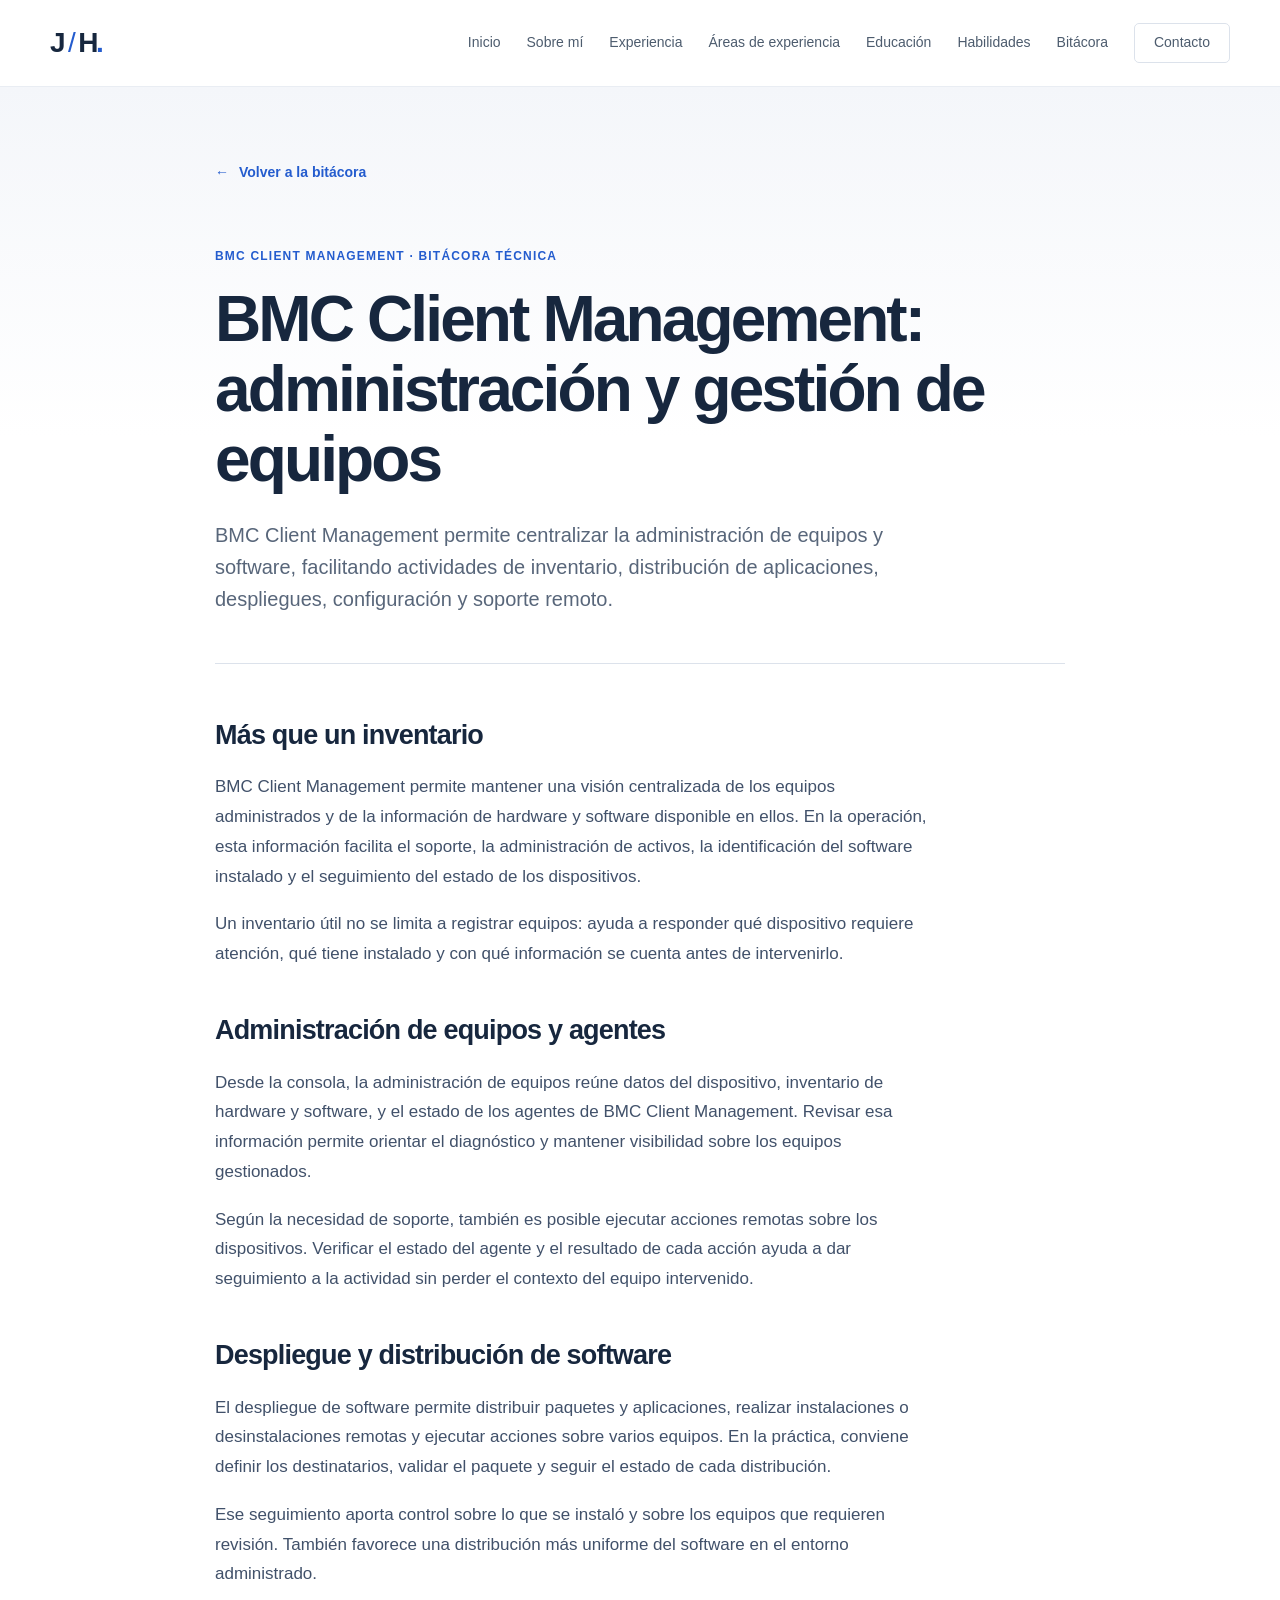
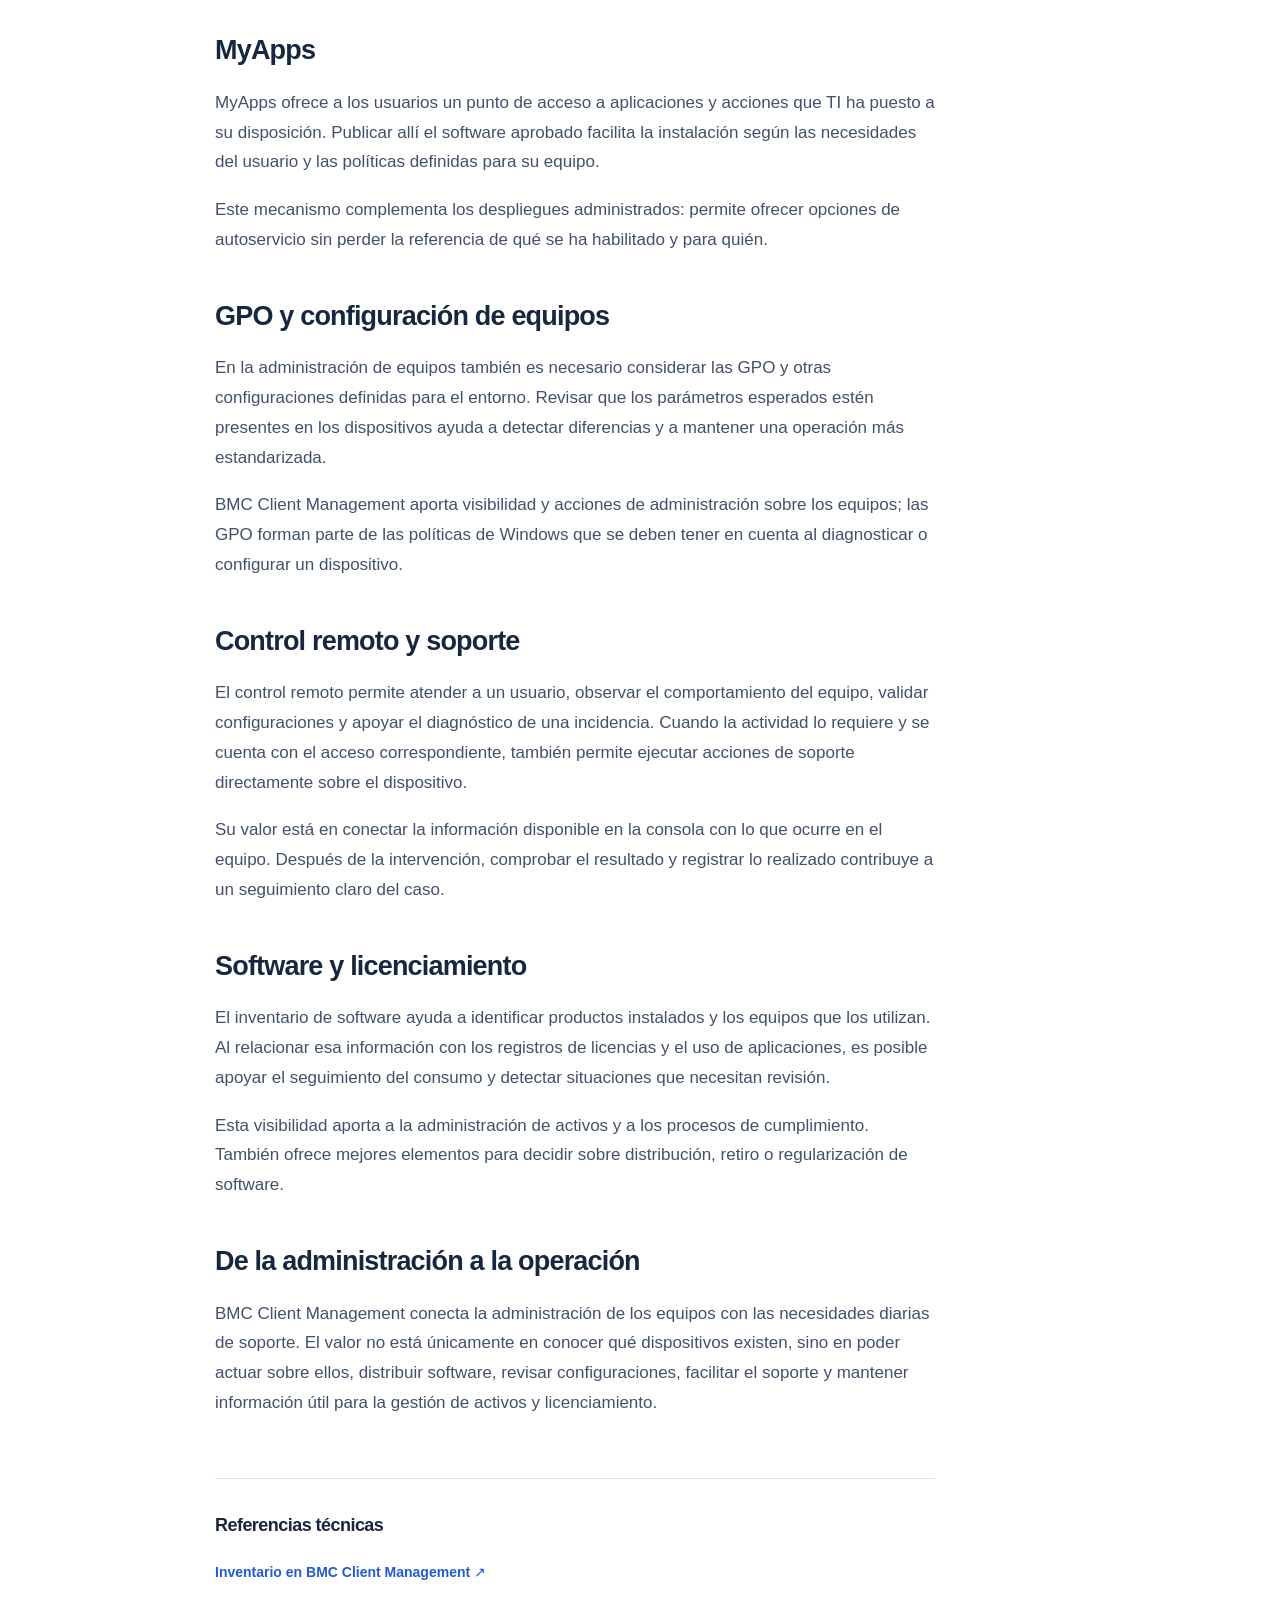
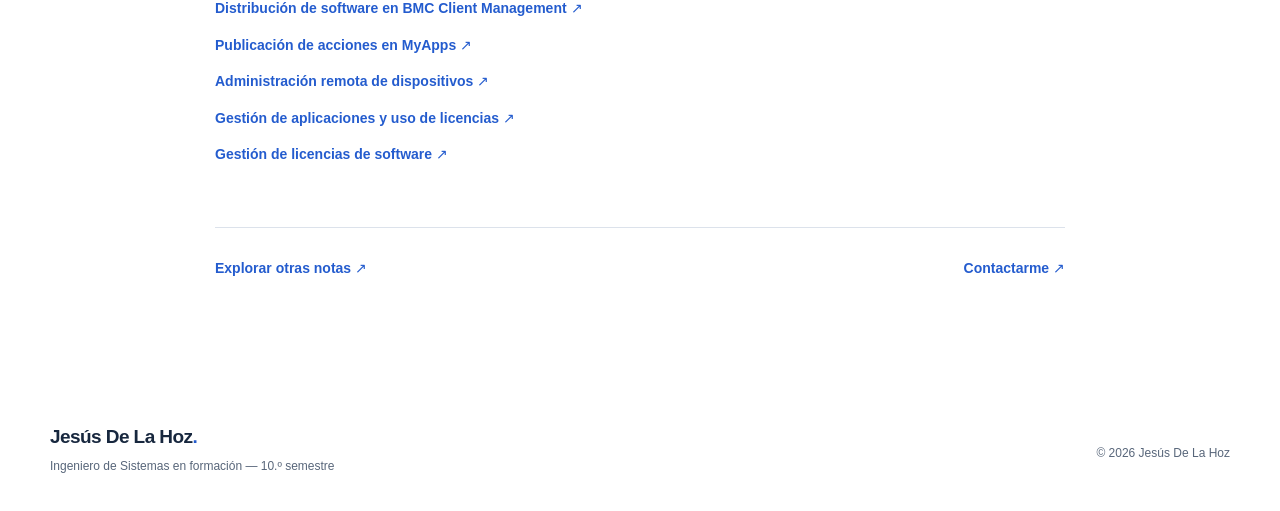
==== bitacora/bmc-client-management.html @ 2d5a6c2f "Add BMC Client Management technical note" ====
<!doctype html><html lang="es"><head><meta charset="UTF-8"><meta name="viewport" content="width=device-width, initial-scale=1"><title>BMC Client Management: administración y gestión de equipos | Jesús De La Hoz</title><meta name="description" content="Administración de equipos, agentes y software mediante inventario, despliegues, MyApps, GPO, control remoto y gestión de licenciamiento."><meta name="theme-color" content="#101f35"><link rel="canonical" href="https://jesusdelahoz.com/bitacora/bmc-client-management.html"><meta property="og:type" content="article"><meta property="og:locale" content="es_CO"><meta property="og:url" content="https://jesusdelahoz.com/bitacora/bmc-client-management.html"><meta property="og:title" content="BMC Client Management: administración y gestión de equipos | Jesús De La Hoz"><meta property="og:description" content="Administración de equipos, agentes y software mediante inventario, despliegues, MyApps, GPO, control remoto y gestión de licenciamiento."><meta property="og:image" content="https://jesusdelahoz.com/assets/jesus-de-la-hoz-og.png"><meta property="og:image:width" content="1200"><meta property="og:image:height" content="630"><meta property="og:image:alt" content="Jesús De La Hoz, Ingeniero de Sistemas en formación — 10.º semestre"><meta name="twitter:card" content="summary_large_image"><meta name="twitter:title" content="BMC Client Management: administración y gestión de equipos | Jesús De La Hoz"><meta name="twitter:description" content="Administración de equipos, agentes y software mediante inventario, despliegues, MyApps, GPO, control remoto y gestión de licenciamiento."><meta name="twitter:image" content="https://jesusdelahoz.com/assets/jesus-de-la-hoz-og.png"><link rel="icon" type="image/svg+xml" href="/favicon.svg"><link rel="preload" href="/fonts/InterVariable.woff2" as="font" type="font/woff2" crossorigin><link rel="stylesheet" href="/styles.css?v=862250a0e9fd"><script src="/main.js" defer></script></head><body><a class="skip-link" href="#contenido">Saltar al contenido</a><header class="site-header"><nav class="container nav" aria-label="Navegación principal"><a class="brand" href="/#inicio" aria-label="Jesús De La Hoz, inicio">J<span class="brand-slash">/</span>H<span class="brand-dot">.</span></a><button class="menu-toggle" aria-controls="nav-links" aria-expanded="false" aria-label="Abrir menú"><span></span><span></span></button><div class="nav-links" id="nav-links"><a href="/#inicio">Inicio</a><a href="/#sobre-mi">Sobre mí</a><a href="/#experiencia">Experiencia</a><a href="/#areas">Áreas de experiencia</a><a href="/#educacion">Educación</a><a href="/#habilidades">Habilidades</a><a href="/#bitacora">Bitácora</a><a href="/#contacto">Contacto</a></div></nav></header><main id="contenido"><article class="article-page"><div class="container article-shell"><a class="article-back" href="/#bitacora"><span aria-hidden="true">←</span> Volver a la bitácora</a><header class="article-heading"><p class="eyebrow">BMC CLIENT MANAGEMENT · BITÁCORA TÉCNICA</p><h1>BMC Client Management: administración y gestión de equipos</h1><p class="article-excerpt">BMC Client Management permite centralizar la administración de equipos y software, facilitando actividades de inventario, distribución de aplicaciones, despliegues, configuración y soporte remoto.</p></header><div class="article-body"><section><h2>Más que un inventario</h2><p>BMC Client Management permite mantener una visión centralizada de los equipos administrados y de la información de hardware y software disponible en ellos. En la operación, esta información facilita el soporte, la administración de activos, la identificación del software instalado y el seguimiento del estado de los dispositivos.</p><p>Un inventario útil no se limita a registrar equipos: ayuda a responder qué dispositivo requiere atención, qué tiene instalado y con qué información se cuenta antes de intervenirlo.</p></section><section><h2>Administración de equipos y agentes</h2><p>Desde la consola, la administración de equipos reúne datos del dispositivo, inventario de hardware y software, y el estado de los agentes de BMC Client Management. Revisar esa información permite orientar el diagnóstico y mantener visibilidad sobre los equipos gestionados.</p><p>Según la necesidad de soporte, también es posible ejecutar acciones remotas sobre los dispositivos. Verificar el estado del agente y el resultado de cada acción ayuda a dar seguimiento a la actividad sin perder el contexto del equipo intervenido.</p></section><section><h2>Despliegue y distribución de software</h2><p>El despliegue de software permite distribuir paquetes y aplicaciones, realizar instalaciones o desinstalaciones remotas y ejecutar acciones sobre varios equipos. En la práctica, conviene definir los destinatarios, validar el paquete y seguir el estado de cada distribución.</p><p>Ese seguimiento aporta control sobre lo que se instaló y sobre los equipos que requieren revisión. También favorece una distribución más uniforme del software en el entorno administrado.</p></section><section><h2>MyApps</h2><p>MyApps ofrece a los usuarios un punto de acceso a aplicaciones y acciones que TI ha puesto a su disposición. Publicar allí el software aprobado facilita la instalación según las necesidades del usuario y las políticas definidas para su equipo.</p><p>Este mecanismo complementa los despliegues administrados: permite ofrecer opciones de autoservicio sin perder la referencia de qué se ha habilitado y para quién.</p></section><section><h2>GPO y configuración de equipos</h2><p>En la administración de equipos también es necesario considerar las GPO y otras configuraciones definidas para el entorno. Revisar que los parámetros esperados estén presentes en los dispositivos ayuda a detectar diferencias y a mantener una operación más estandarizada.</p><p>BMC Client Management aporta visibilidad y acciones de administración sobre los equipos; las GPO forman parte de las políticas de Windows que se deben tener en cuenta al diagnosticar o configurar un dispositivo.</p></section><section><h2>Control remoto y soporte</h2><p>El control remoto permite atender a un usuario, observar el comportamiento del equipo, validar configuraciones y apoyar el diagnóstico de una incidencia. Cuando la actividad lo requiere y se cuenta con el acceso correspondiente, también permite ejecutar acciones de soporte directamente sobre el dispositivo.</p><p>Su valor está en conectar la información disponible en la consola con lo que ocurre en el equipo. Después de la intervención, comprobar el resultado y registrar lo realizado contribuye a un seguimiento claro del caso.</p></section><section><h2>Software y licenciamiento</h2><p>El inventario de software ayuda a identificar productos instalados y los equipos que los utilizan. Al relacionar esa información con los registros de licencias y el uso de aplicaciones, es posible apoyar el seguimiento del consumo y detectar situaciones que necesitan revisión.</p><p>Esta visibilidad aporta a la administración de activos y a los procesos de cumplimiento. También ofrece mejores elementos para decidir sobre distribución, retiro o regularización de software.</p></section><section><h2>De la administración a la operación</h2><p>BMC Client Management conecta la administración de los equipos con las necesidades diarias de soporte. El valor no está únicamente en conocer qué dispositivos existen, sino en poder actuar sobre ellos, distribuir software, revisar configuraciones, facilitar el soporte y mantener información útil para la gestión de activos y licenciamiento.</p></section><aside class="article-references" aria-labelledby="referencias"><h2 id="referencias">Referencias técnicas</h2><ul><li><a href="https://docs.helixops.ai/bin/Automation-DevSecOps/Client-Management/BMC-Client-Management/bcm261/Getting-started/Supported-features/Inventory-management/" target="_blank" rel="noopener noreferrer">Inventario en BMC Client Management <span aria-hidden="true">↗</span></a></li><li><a href="https://docs.helixops.ai/bin/Automation-DevSecOps/Client-Management/BMC-Client-Management/bcm261/Using/Distributing-software/" target="_blank" rel="noopener noreferrer">Distribución de software en BMC Client Management <span aria-hidden="true">↗</span></a></li><li><a href="https://docs.helixops.ai/bin/Automation-DevSecOps/Client-Management/BMC-Client-Management/bcm261/Using/Applying-operational-rules/Advertising-an-Operational-Rule/" target="_blank" rel="noopener noreferrer">Publicación de acciones en MyApps <span aria-hidden="true">↗</span></a></li><li><a href="https://docs.helixops.ai/bin/Automation-DevSecOps/Client-Management/BMC-Client-Management/bcm261/Using/Managing-devices-remotely/" target="_blank" rel="noopener noreferrer">Administración remota de dispositivos <span aria-hidden="true">↗</span></a></li><li><a href="https://docs.helixops.ai/bin/Automation-DevSecOps/Client-Management/BMC-Client-Management/bcm261/Using/Managing-applications/" target="_blank" rel="noopener noreferrer">Gestión de aplicaciones y uso de licencias <span aria-hidden="true">↗</span></a></li><li><a href="https://docs.helixops.ai/bin/Automation-DevSecOps/Client-Management/BMC-Client-Management/bcm261/Using/Managing-applications/Managing-software-licenses/" target="_blank" rel="noopener noreferrer">Gestión de licencias de software <span aria-hidden="true">↗</span></a></li></ul></aside></div><div class="article-end"><a href="/#bitacora">Explorar otras notas <span aria-hidden="true">↗</span></a><a href="/#contacto">Contactarme <span aria-hidden="true">↗</span></a></div></div></article></main><footer class="container footer"><div><a class="footer-name" href="/#inicio">Jesús De La Hoz<span>.</span></a><p>Ingeniero de Sistemas en formación — 10.º semestre</p></div><p>© <span id="year">2026</span> Jesús De La Hoz</p></footer></body></html>
---- styles.css ----
:root{--navy:#101f35;--ink:#17273e;--muted:#58667a;--blue:#245cce;--pale:#f4f6fa;--line:#dce2eb;--white:#fff;--accent:#8eb2ff;color:var(--ink)}*{box-sizing:border-box}html{scroll-behavior:smooth;scroll-padding-top:100px}body{margin:0;font-size:16px;line-height:1.65}a{color:inherit;text-decoration:none}button{font:inherit}a,button{-webkit-tap-highlight-color:transparent}a:focus-visible,button:focus-visible{outline:3px solid #6492f1;outline-offset:5px}svg{width:24px;height:24px;flex-shrink:0}h1,h2,h3,p{margin:0}h1,h2,h3{line-height:1.16;letter-spacing:-.04em}h2{font-size:clamp(2rem,3.4vw,3.1rem);font-weight:600}h3{font-weight:600}.container{width:min(1180px,calc(100% - 96px));margin-inline:auto}.section{padding-block:110px}.soft{background:var(--pale)}.eyebrow{font-size:12px;font-weight:600;letter-spacing:.14em;color:var(--blue);line-height:1.7;margin-bottom:24px}.eyebrow>span{color:#657791;margin-right:16px}.section-heading{margin-bottom:48px}.section-intro{color:var(--muted);max-width:590px;margin-top:20px}.skip-link{position:fixed;top:-100px;left:20px;z-index:99;background:white;padding:12px 20px}.skip-link:focus{top:12px}.site-header{position:sticky;top:0;z-index:30;background:rgba(255,255,255,.96);backdrop-filter:blur(14px);border-bottom:1px solid #e9edf3}.nav{height:86px;display:flex;align-items:center;justify-content:space-between;gap:32px}.brand{font-size:28px;font-weight:700;letter-spacing:-.09em}.brand-slash{color:var(--blue);padding:0 5px;font-weight:400}.brand-dot{color:var(--blue)}.nav-links{display:flex;gap:26px;align-items:center}.nav-links a{font-size:14px;color:#4d5c6e;padding:9px 0;transition:color .2s}.nav-links a:hover,.nav-links a[aria-current]{color:var(--blue)}.nav-links a:last-child{border:1px solid var(--line);padding:9px 19px;border-radius:5px}.menu-toggle{display:none}.hero{background:var(--navy);color:white;position:relative;overflow:hidden}.hero:before{content:'';position:absolute;inset:0;background:radial-gradient(ellipse at 80% 45%,#22406970,transparent 50%);pointer-events:none}.hero-grid{display:grid;grid-template-columns:1.13fr 1fr;gap:25px;align-items:center;position:relative;padding-top:85px;padding-bottom:78px}.light{color:#a6bbdc}.hero h1{font-size:clamp(4.2rem,6.9vw,6.6rem);letter-spacing:-.065em;font-weight:600;line-height:1.01;margin-bottom:29px}.period{color:var(--accent)}.hero-degree{font-size:20px;font-weight:500;line-height:1.6;max-width:460px}.hero-degree span{color:var(--accent);white-space:nowrap}.hero-role{font-size:16px;margin-top:25px}.hero-role span{color:#b2c1d6;font-size:14px}.hero-description{color:#b2c1d6;max-width:445px;margin-top:22px;font-size:16px}.hero-buttons{display:flex;flex-wrap:wrap;gap:12px;align-items:center;margin-top:32px}.button{min-height:48px;display:inline-flex;justify-content:center;align-items:center;gap:10px;padding:12px 21px;font-size:14px;font-weight:600;border:1px solid transparent;border-radius:5px;transition:background .2s,transform .2s,border-color .2s}.button svg{width:17px;height:17px}.button:hover{transform:translateY(-2px)}.button-primary{background:var(--blue);color:white;border-color:var(--blue)}.button-primary:hover{background:#194caf}.button-outline{border-color:#516078;color:white}.button-outline:hover{background:#ffffff0c;border-color:#a3b1c5}.text-link{font-size:14px;margin-left:8px;border-bottom:1px solid #6d7c92;padding:8px 0}.hero-visual{height:475px;position:relative;display:flex;align-items:center;justify-content:center}.portrait-wrap{width:260px;height:260px;border-radius:50%;overflow:hidden;border:7px solid #172b47;outline:1px solid #5f789d;box-shadow:0 25px 60px #06101f77;position:relative;z-index:2;background:#bac4cb}.portrait-wrap img{width:100%;height:100%;object-fit:cover;object-position:50% 20%;display:block}.orbit{position:absolute;border:1px solid #7395c12a;border-radius:50%;aspect-ratio:1}.orbit-outer{width:440px}.orbit-inner{width:340px}.orbit-line{position:absolute;background:#7395c119}.horizontal{height:1px;width:480px;transform:rotate(-35deg)}.vertical{height:460px;width:1px;transform:rotate(-35deg)}.node{position:absolute;display:flex;align-items:center;gap:12px;background:#192e49;border:1px solid #39506e;padding:13px 18px;border-radius:8px;z-index:3;box-shadow:0 15px 35px #06101f33}.node svg{color:#8eb2ff}.node span{font-size:14px;font-weight:600;line-height:1.5}.node small{display:block;font-size:12px;color:#aebed3;font-weight:400}.node-bmc{top:30px;left:35px}.node-monitor{right:-5px;top:210px}.node-cmdb{bottom:55px;left:30px}.visual-caption{position:absolute;bottom:-6px;font-size:10px;letter-spacing:.13em;color:#9eb1cc;display:flex;align-items:center;gap:12px}.caption-line{height:1px;width:25px;background:#6685ae}.hero-bottom{position:relative;border-top:1px solid #ffffff1c;display:flex;justify-content:space-between;padding-block:22px;color:#98abc6;font-size:11px;letter-spacing:.1em}.hero-bottom span:last-child{letter-spacing:0;font-size:13px}.hero-bottom span span{padding-left:16px;font-size:19px}.about-grid{display:grid;grid-template-columns:1fr 1.15fr;gap:90px}.about-copy p{color:var(--muted);margin-bottom:22px}.about-copy .lead{color:var(--ink)}.lead strong{font-weight:600}.about-note{display:flex;gap:16px;align-items:center;border-top:1px solid var(--line);padding-top:27px;margin-top:30px;font-size:15px}.about-note svg{color:var(--blue)}.timeline{margin-top:60px}.job{display:grid;grid-template-columns:240px 1fr;gap:55px}.job-meta{font-size:14px;padding-top:4px;color:var(--muted)}.current-label{display:inline-block;font-size:11px;font-weight:600;letter-spacing:.08em;color:var(--blue);background:#e8effe;border:1px solid #d4e0fb;padding:5px 10px;border-radius:4px;margin-top:14px}.job-content{position:relative;border-left:1px solid #ccd6e6;padding:0 0 56px 45px}.job-content:before{content:'';position:absolute;left:-6px;top:8px;width:11px;height:11px;border-radius:50%;background:#9cacc3;box-shadow:0 0 0 6px var(--pale)}.job:first-child .job-content:before{background:var(--blue);box-shadow:0 0 0 6px #e0e9fa}.job:last-child .job-content{padding-bottom:0}.company{color:var(--blue);font-weight:600;font-size:14px;margin-bottom:9px}.job h3{font-size:28px;letter-spacing:-.03em}.job ul{padding-left:18px;margin:24px 0;color:var(--muted)}.job li{padding-left:5px;margin-bottom:10px}.job li::marker{color:#7e99bd;font-size:10px}.chips{display:flex;flex-wrap:wrap;gap:9px}.chips span{border:1px solid #dce3ee;background:white;border-radius:5px;padding:6px 12px;font-size:12px;color:#4c607a}.evolution{background:#14253e;color:white}.evolution .eyebrow{color:var(--accent)}.evolution .section-intro{color:#b0c0d5}.evolution-grid{list-style:none;margin:60px 0 0;padding:0;display:grid;grid-template-columns:repeat(4,1fr);gap:35px}.evolution-grid li{position:relative;border-top:1px solid #49607e;padding-top:30px}.step-number{position:absolute;top:-16px;left:0;background:#14253e;padding-right:18px;font-size:15px;color:#9bb9ee}.step-year{font-size:13px;color:#93b1e9;letter-spacing:.08em;margin:4px 0 18px}.evolution h3{font-size:21px;line-height:1.4;letter-spacing:-.02em;max-width:210px;min-height:60px}.evolution li>p:last-child{color:#a6b9d2;font-size:14px;margin-top:12px}.evolution-grid li:not(:last-child):after{content:'→';position:absolute;right:0;top:-19px;color:#9bb9ee;background:#14253e;padding-left:12px}.areas-grid{display:grid;grid-template-columns:repeat(4,1fr);gap:18px}.area-card{padding:28px 24px;border:1px solid var(--line);border-radius:7px;transition:transform .2s,border-color .2s,box-shadow .2s}.area-card:hover{transform:translateY(-4px);border-color:#a5bde7;box-shadow:0 12px 30px #17273e09}.area-top{display:flex;flex-direction:column;gap:24px;color:var(--blue);margin-bottom:16px}.area-top svg{width:27px;height:27px}.area-top span{font-size:10px;letter-spacing:.075em;font-weight:600}.area-card h3{font-size:19px;letter-spacing:-.02em;line-height:1.4;margin-bottom:15px}.area-card p{font-size:14px;line-height:1.75;color:var(--muted)}.education-grid{display:grid;grid-template-columns:1.2fr 1fr;gap:24px}.education-card{background:white;border:1px solid var(--line);border-radius:8px;padding:35px}.education-card.featured{border-top:3px solid var(--blue)}.education-top{display:flex;justify-content:space-between;gap:20px;align-items:center;margin-bottom:40px;color:var(--blue)}.education-top .current-label,.education-top .eyebrow{margin:0}.education-top .eyebrow{font-size:10px}.education-card h3{font-size:27px;line-height:1.3;margin-bottom:17px}.education-card p{color:var(--muted);font-size:15px}.education-bottom{margin-top:32px;padding-top:18px;border-top:1px solid var(--line);font-size:12px;color:var(--blue)}.skills-grid{display:grid;grid-template-columns:1fr 1.2fr;gap:70px}.skills-grid .chips{gap:12px}.skills-grid .chips span{font-size:15px;padding:10px 17px;background:var(--pale)}.language{border-top:1px solid var(--line);margin-top:36px;padding-top:24px;display:flex;align-items:center;justify-content:space-between}.language>span{font-size:11px;letter-spacing:.12em;color:var(--muted)}.language p{font-size:15px;font-weight:600}.language p span{color:var(--muted);font-weight:400}.contact{background:var(--navy);color:white;padding-block:84px}.contact-grid{display:grid;grid-template-columns:1.2fr 1fr;align-items:center;gap:80px}.contact .eyebrow{color:var(--accent)}.contact .section-heading{margin-bottom:28px}.contact h2{font-size:60px}.contact .section-intro{color:#b2c1d6;max-width:420px}.contact-buttons{display:flex;gap:12px;flex-wrap:wrap}.contact-details{padding-left:36px;border-left:1px solid #3b4c65}.contact-details>div+div{margin-top:30px}.contact-details span{display:block;font-size:11px;color:#9caec7;letter-spacing:.1em;margin-bottom:10px}.contact-details a{font-size:20px;letter-spacing:-.02em;overflow-wrap:anywhere}.contact-details a:hover{text-decoration:underline}.footer{padding-block:36px;display:flex;align-items:center;justify-content:space-between;gap:30px}.footer-name{font-weight:600;font-size:19px;letter-spacing:-.03em}.footer-name span{color:var(--blue)}.footer p{color:var(--muted);font-size:12px;margin-top:5px}.will-reveal{opacity:0;transform:translateY(16px);transition:opacity .6s ease,transform .6s ease}.will-reveal.visible{opacity:1;transform:none}
.notes-grid{display:grid;grid-template-columns:repeat(2,minmax(0,1fr));gap:18px}.note-card{display:flex;flex-direction:column;min-width:0;min-height:310px;padding:30px;border:1px solid var(--line);border-radius:8px;background:var(--white);transition:transform .2s,border-color .2s,box-shadow .2s}.note-card:hover{transform:translateY(-4px);border-color:#a5bde7;box-shadow:0 12px 30px #17273e09}.note-card-top{display:flex;align-items:center;gap:14px;color:var(--blue);margin-bottom:26px}.note-card-top svg{width:25px;height:25px}.note-card-top span{font-size:10px;font-weight:600;letter-spacing:.08em}.note-card h3{font-size:23px;line-height:1.3;margin-bottom:15px}.note-card h3 a:hover{color:var(--blue)}.note-card>p{font-size:14px;line-height:1.75;color:var(--muted)}.note-read{display:inline-flex;align-items:center;gap:12px;margin-top:auto;padding-top:25px;color:var(--blue);font-size:13px;font-weight:600}.note-read span{font-size:19px;font-weight:400}.note-read:hover{text-decoration:underline}.article-page{background:linear-gradient(180deg,var(--pale),#fff 350px);padding:72px 0 110px}.article-shell{max-width:850px}.article-back{display:inline-flex;align-items:center;gap:10px;color:var(--blue);font-size:14px;font-weight:600}.article-back:hover,.article-end a:hover,.article-references a:hover{text-decoration:underline}.article-heading{margin:62px 0 55px;padding-bottom:48px;border-bottom:1px solid var(--line)}.article-heading .eyebrow{margin-bottom:20px}.article-heading h1{font-size:clamp(2.8rem,5vw,4.5rem);max-width:790px}.article-excerpt{font-size:21px;color:var(--muted);line-height:1.6;max-width:700px;margin-top:24px}.article-body{max-width:720px}.article-body section+section{margin-top:45px}.article-body h2{font-size:27px;margin-bottom:20px}.article-body p{font-size:17px;color:#41516a;line-height:1.82;margin-top:18px}.article-references{border-top:1px solid var(--line);margin-top:60px;padding-top:35px}.article-references h2{font-size:18px}.article-references ul{list-style:none;padding:0;margin:22px 0 0}.article-references li+li{margin-top:10px}.article-references a{color:var(--blue);font-size:14px;overflow-wrap:anywhere}.article-end{display:flex;gap:30px;flex-wrap:wrap;justify-content:space-between;border-top:1px solid var(--line);padding-top:30px;margin-top:60px;color:var(--blue);font-size:14px;font-weight:600}
@media(min-width:1450px){.hero-grid{padding-top:105px;padding-bottom:100px}}
@media(max-width:1150px){.container{width:calc(100% - 64px)}.nav-links{gap:18px}.hero-visual{transform:scale(.86);transform-origin:center}.hero-grid{grid-template-columns:1.1fr 1fr;gap:0}.hero h1{font-size:78px}.areas-grid{grid-template-columns:repeat(2,1fr)}.about-grid{gap:50px}.job{grid-template-columns:205px 1fr;gap:25px}.hero-buttons{gap:10px}.hero-buttons .text-link{margin-left:0}.contact-grid{gap:35px}}
@media(max-width:1050px){.nav{height:74px}.menu-toggle{display:flex;flex-direction:column;justify-content:center;gap:6px;width:44px;height:44px;background:transparent;border:1px solid var(--line);border-radius:5px;align-items:center}.menu-toggle span{width:19px;height:1.5px;background:var(--ink);transition:transform .2s}.menu-toggle[aria-expanded=true] span:first-child{transform:translateY(3.75px) rotate(45deg)}.menu-toggle[aria-expanded=true] span:last-child{transform:translateY(-3.75px) rotate(-45deg)}.nav-links{display:none;position:absolute;top:74px;left:0;right:0;background:white;border-bottom:1px solid var(--line);padding:18px 32px;box-shadow:0 20px 30px #101f3510}.nav-links.is-open{display:flex;flex-direction:column;align-items:stretch;gap:1px;max-height:calc(100dvh - 74px);overflow:auto}.nav-links a{padding:12px}.nav-links a:last-child{margin-top:7px}.hero-grid{grid-template-columns:1fr 1fr}.hero h1{font-size:70px}.hero-visual{transform:scale(.72)}.hero-degree{font-size:18px}.hero-description{font-size:15px}.section{padding-block:85px}.evolution-grid{gap:23px}.evolution h3{font-size:18px}.education-card{padding:27px}.education-top{flex-wrap:wrap;gap:12px}.education-card h3{font-size:24px}}
@media(max-width:760px){.container{width:calc(100% - 40px)}.hero-grid{grid-template-columns:1fr;padding-top:54px;padding-bottom:25px}.hero h1{font-size:clamp(64px,13vw,88px)}.hero-copy{max-width:540px}.hero .eyebrow{font-size:10px}.hero-description{font-size:16px}.hero-degree{font-size:19px}.hero-visual{height:380px;transform:scale(.8);width:100%;max-width:440px;justify-self:center;margin-block:20px -5px}.orbit-outer{width:420px}.node-bmc{top:-3px;left:0}.node-monitor{right:-10px;top:162px}.node-cmdb{bottom:0;left:0}.visual-caption{bottom:-34px;white-space:nowrap}.hero-bottom{margin-top:24px;padding-block:20px}.hero-bottom>span:first-child{font-size:9px;max-width:185px;line-height:1.8}.hero-bottom>span:last-child{font-size:11px;align-self:center}.hero-bottom span span{padding-left:6px}.section{padding-block:68px}.section-heading{margin-bottom:34px}.about-grid,.skills-grid,.education-grid,.contact-grid{grid-template-columns:1fr;gap:16px}.about-grid .section-heading,.skills-grid .section-heading{margin-bottom:12px}.eyebrow{margin-bottom:18px}.job{grid-template-columns:1fr;gap:18px}.job-meta{padding-left:29px;display:flex;align-items:center;gap:12px;flex-wrap:wrap}.job-meta .current-label{margin:0}.job-content{padding-left:28px;padding-bottom:42px;margin-left:5px}.job h3{font-size:24px}.timeline{margin-top:35px}.job ul{font-size:15px}.job:last-child{margin-top:8px}.evolution-grid{grid-template-columns:1fr 1fr;gap:48px 24px}.evolution h3{min-height:52px;font-size:18px}.evolution-grid li:nth-child(2):after{content:'↓'}.areas-grid{gap:14px}.area-card{padding:23px 18px}.area-top span{font-size:9px;letter-spacing:.03em}.area-card h3{font-size:18px}.education-grid{gap:20px}.education-top{margin-bottom:26px}.education-card h3{font-size:25px}.skills-grid{gap:24px}.skills-grid .chips span{font-size:14px;padding:9px 13px}.contact{padding-block:65px}.contact h2{font-size:50px}.contact-grid{gap:44px}.contact-details{padding:28px 0 0;border-left:0;border-top:1px solid #3b4c65}.contact-details a{font-size:19px}.footer{align-items:start;flex-direction:column;gap:18px}.footer p{font-size:12px}}
@media(max-width:380px){.hero-buttons .button{padding-inline:15px}.hero-visual{transform:scale(.7);margin-block:-2px -25px}.areas-grid{grid-template-columns:1fr}.area-top{flex-direction:row;align-items:center;gap:15px}.evolution-grid{grid-template-columns:1fr;gap:40px}.evolution h3{min-height:0;max-width:none}.evolution-grid li:not(:last-child):after{content:'↓'}.hero h1{font-size:62px}}
@media(prefers-reduced-motion:reduce){html{scroll-behavior:auto}*,*:before,*:after{transition:none!important;animation:none!important}.will-reveal{opacity:1;transform:none}}
@media print{.site-header,.hero-visual,.hero-buttons,.contact-buttons{display:none}.hero,.evolution,.contact{background:white;color:var(--ink)}.section{padding-block:25px}.will-reveal{opacity:1;transform:none}.container{width:100%}.hero-grid{display:block;padding:20px 0}.hero h1{font-size:45px}.hero p,.contact p{color:var(--muted)}.job,.area-card,.education-card{break-inside:avoid}}
@media(max-width:760px){.notes-grid{grid-template-columns:1fr}.note-card{min-height:0}.article-page{padding:45px 0 75px}.article-heading{margin:42px 0 38px;padding-bottom:35px}.article-heading h1{font-size:clamp(2.5rem,10vw,3.5rem)}.article-excerpt{font-size:18px}.article-body h2{font-size:23px}.article-body p{font-size:16px}.article-end{gap:20px}}
@media print{.notes-grid{grid-template-columns:repeat(2,1fr)}.note-card{min-height:0;break-inside:avoid}.article-page{padding:20px 0;background:white}.article-heading{margin:20px 0}.article-body p{font-size:12px}}

/* One locally hosted family and one set of type roles for every page. */
@font-face {
  font-family: "Inter Portfolio";
  src: url("/fonts/InterVariable.woff2") format("woff2");
  font-style: normal;
  font-weight: 100 900;
  font-display: swap;
}

:root {
  --font-family: "Inter Portfolio", -apple-system, BlinkMacSystemFont, "Segoe UI", sans-serif;
  --weight-body: 400;
  --weight-medium: 500;
  --weight-strong: 600;
  --size-body: 1rem;
  --size-copy: 1.0625rem;
  --size-lead: 1.25rem;
  --size-about-lead: 1.0625rem;
  --size-small: .875rem;
  --size-label: .75rem;
  --size-card-label: .6875rem;
  --size-article-h1: clamp(2.8rem, 5vw, 4.5rem);
  --size-article-h2: 1.6875rem;
  --size-card-h3: 1.4375rem;
  --leading-body: 1.65;
  --leading-copy: 1.75;
  --leading-lead: 1.6;
  --leading-about-lead: 1.6;
  --leading-heading: 1.16;
  --tracking-heading: -.035em;
  --tracking-label: .1em;
  font-family: var(--font-family);
  font-synthesis: none;
}

body {
  font-family: var(--font-family);
  font-size: var(--size-body);
  font-weight: var(--weight-body);
  line-height: var(--leading-body);
}

h1, h2, h3 {
  font-family: var(--font-family);
  font-weight: var(--weight-strong);
  line-height: var(--leading-heading);
  letter-spacing: var(--tracking-heading);
}

.nav-links a {
  font-size: var(--size-small);
  font-weight: var(--weight-medium);
  line-height: 1.4;
}

.eyebrow,
.article-heading .eyebrow {
  font-size: var(--size-label);
  font-weight: var(--weight-strong);
  line-height: 1.5;
  letter-spacing: var(--tracking-label);
}

.section-intro {
  font-size: var(--size-body);
  line-height: var(--leading-body);
}

.about-copy .lead {
  font-size: var(--size-about-lead);
  font-weight: var(--weight-body);
  line-height: var(--leading-about-lead);
  letter-spacing: 0;
}

.about-copy .lead strong {
  font-weight: var(--weight-medium);
}

.button,
.text-link {
  font-size: var(--size-small);
  font-weight: var(--weight-strong);
  line-height: 1.35;
}

.note-card-top span {
  font-size: var(--size-card-label);
  font-weight: var(--weight-strong);
  line-height: 1.5;
  letter-spacing: var(--tracking-label);
}

.note-card h3 {
  font-size: var(--size-card-h3);
  font-weight: var(--weight-strong);
  line-height: 1.3;
  letter-spacing: -.025em;
}

.note-card > p {
  font-size: var(--size-small);
  font-weight: var(--weight-body);
  line-height: var(--leading-copy);
}

.note-read,
.article-back,
.article-references a,
.article-end {
  font-size: var(--size-small);
  font-weight: var(--weight-strong);
  line-height: 1.5;
}

.article-heading h1 {
  font-size: var(--size-article-h1);
  font-weight: var(--weight-strong);
  line-height: 1.09;
  letter-spacing: -.045em;
}

.article-excerpt {
  font-size: var(--size-lead);
  font-weight: var(--weight-body);
  line-height: var(--leading-lead);
  letter-spacing: 0;
}

.article-body h2 {
  font-size: var(--size-article-h2);
  font-weight: var(--weight-strong);
  line-height: 1.25;
  letter-spacing: -.03em;
}

.article-body p {
  font-size: var(--size-copy);
  font-weight: var(--weight-body);
  line-height: var(--leading-copy);
  letter-spacing: 0;
}

.article-references h2 {
  font-size: 1.125rem;
  font-weight: var(--weight-strong);
  line-height: 1.3;
}

.footer-name {
  font-weight: var(--weight-strong);
  line-height: 1.3;
}

.footer p {
  font-size: var(--size-label);
  font-weight: var(--weight-body);
  line-height: 1.55;
}

@media (max-width: 760px) {
  :root {
    --size-article-h1: clamp(2.5rem, 10vw, 3.5rem);
    --size-article-h2: 1.4375rem;
    --size-copy: 1rem;
    --size-lead: 1.125rem;
    --size-about-lead: 1rem;
  }
}

@media (max-width: 380px) {
  .about-copy .lead {
    text-wrap: pretty;
  }
}
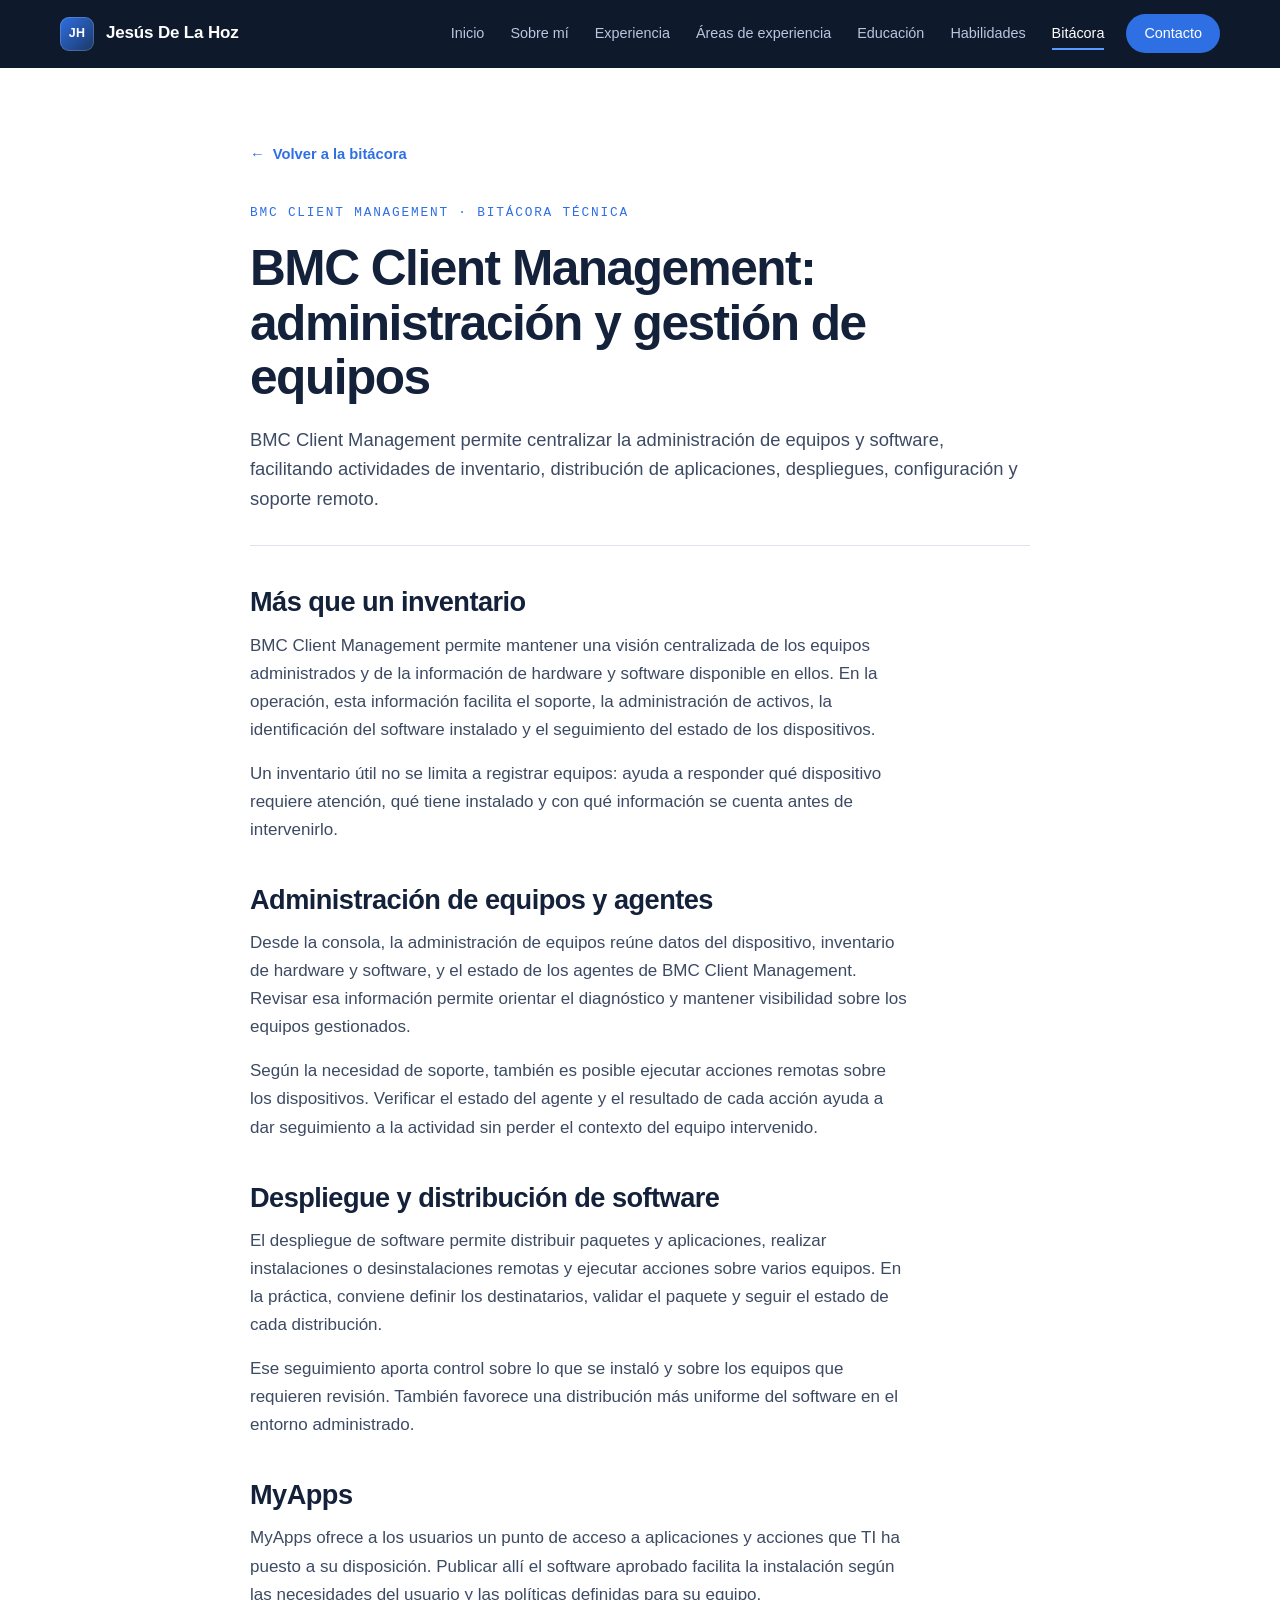
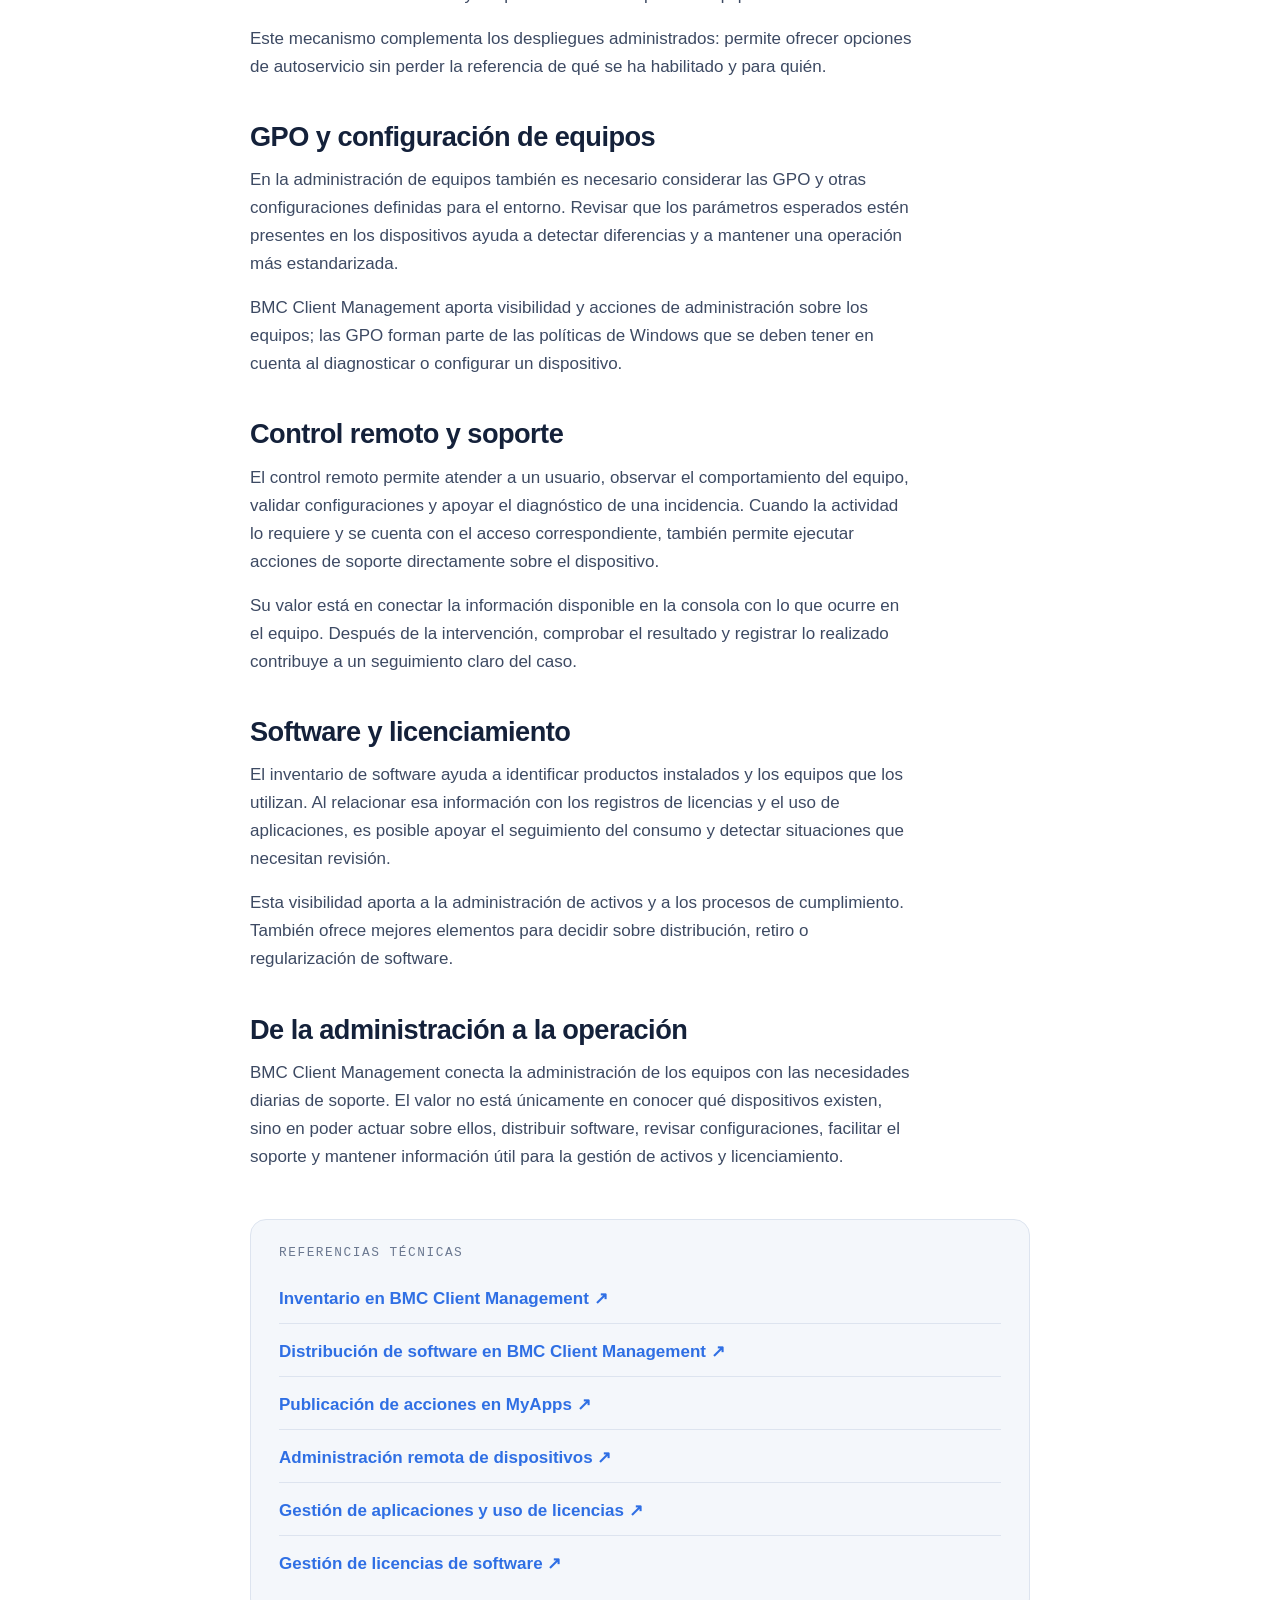
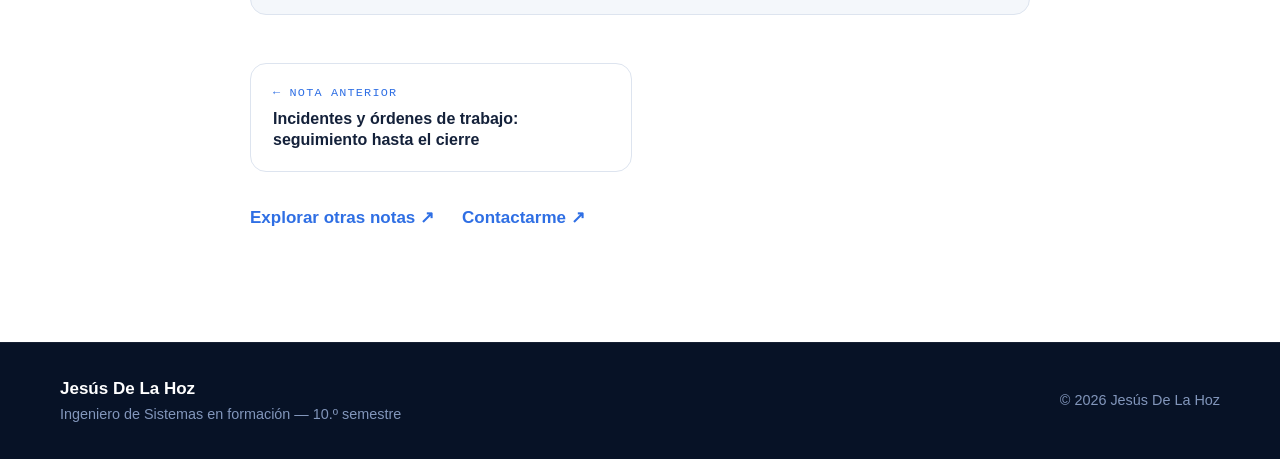
==== commit 7319d392: "Nuevo portafolio profesional: rediseño, contacto, bitácora técnica y SEO Reemplaza la versión anteri" ====
--- a/bitacora/bmc-client-management.html
+++ b/bitacora/bmc-client-management.html
@@ -1 +1,113 @@
-<!doctype html><html lang="es"><head><meta charset="UTF-8"><meta name="viewport" content="width=device-width, initial-scale=1"><title>BMC Client Management: administración y gestión de equipos | Jesús De La Hoz</title><meta name="description" content="Administración de equipos, agentes y software mediante inventario, despliegues, MyApps, GPO, control remoto y gestión de licenciamiento."><meta name="theme-color" content="#101f35"><link rel="canonical" href="https://jesusdelahoz.com/bitacora/bmc-client-management.html"><meta property="og:type" content="article"><meta property="og:locale" content="es_CO"><meta property="og:url" content="https://jesusdelahoz.com/bitacora/bmc-client-management.html"><meta property="og:title" content="BMC Client Management: administración y gestión de equipos | Jesús De La Hoz"><meta property="og:description" content="Administración de equipos, agentes y software mediante inventario, despliegues, MyApps, GPO, control remoto y gestión de licenciamiento."><meta property="og:image" content="https://jesusdelahoz.com/assets/jesus-de-la-hoz-og.png"><meta property="og:image:width" content="1200"><meta property="og:image:height" content="630"><meta property="og:image:alt" content="Jesús De La Hoz, Ingeniero de Sistemas en formación — 10.º semestre"><meta name="twitter:card" content="summary_large_image"><meta name="twitter:title" content="BMC Client Management: administración y gestión de equipos | Jesús De La Hoz"><meta name="twitter:description" content="Administración de equipos, agentes y software mediante inventario, despliegues, MyApps, GPO, control remoto y gestión de licenciamiento."><meta name="twitter:image" content="https://jesusdelahoz.com/assets/jesus-de-la-hoz-og.png"><link rel="icon" type="image/svg+xml" href="/favicon.svg"><link rel="preload" href="/fonts/InterVariable.woff2" as="font" type="font/woff2" crossorigin><link rel="stylesheet" href="/styles.css?v=862250a0e9fd"><script src="/main.js" defer></script></head><body><a class="skip-link" href="#contenido">Saltar al contenido</a><header class="site-header"><nav class="container nav" aria-label="Navegación principal"><a class="brand" href="/#inicio" aria-label="Jesús De La Hoz, inicio">J<span class="brand-slash">/</span>H<span class="brand-dot">.</span></a><button class="menu-toggle" aria-controls="nav-links" aria-expanded="false" aria-label="Abrir menú"><span></span><span></span></button><div class="nav-links" id="nav-links"><a href="/#inicio">Inicio</a><a href="/#sobre-mi">Sobre mí</a><a href="/#experiencia">Experiencia</a><a href="/#areas">Áreas de experiencia</a><a href="/#educacion">Educación</a><a href="/#habilidades">Habilidades</a><a href="/#bitacora">Bitácora</a><a href="/#contacto">Contacto</a></div></nav></header><main id="contenido"><article class="article-page"><div class="container article-shell"><a class="article-back" href="/#bitacora"><span aria-hidden="true">←</span> Volver a la bitácora</a><header class="article-heading"><p class="eyebrow">BMC CLIENT MANAGEMENT · BITÁCORA TÉCNICA</p><h1>BMC Client Management: administración y gestión de equipos</h1><p class="article-excerpt">BMC Client Management permite centralizar la administración de equipos y software, facilitando actividades de inventario, distribución de aplicaciones, despliegues, configuración y soporte remoto.</p></header><div class="article-body"><section><h2>Más que un inventario</h2><p>BMC Client Management permite mantener una visión centralizada de los equipos administrados y de la información de hardware y software disponible en ellos. En la operación, esta información facilita el soporte, la administración de activos, la identificación del software instalado y el seguimiento del estado de los dispositivos.</p><p>Un inventario útil no se limita a registrar equipos: ayuda a responder qué dispositivo requiere atención, qué tiene instalado y con qué información se cuenta antes de intervenirlo.</p></section><section><h2>Administración de equipos y agentes</h2><p>Desde la consola, la administración de equipos reúne datos del dispositivo, inventario de hardware y software, y el estado de los agentes de BMC Client Management. Revisar esa información permite orientar el diagnóstico y mantener visibilidad sobre los equipos gestionados.</p><p>Según la necesidad de soporte, también es posible ejecutar acciones remotas sobre los dispositivos. Verificar el estado del agente y el resultado de cada acción ayuda a dar seguimiento a la actividad sin perder el contexto del equipo intervenido.</p></section><section><h2>Despliegue y distribución de software</h2><p>El despliegue de software permite distribuir paquetes y aplicaciones, realizar instalaciones o desinstalaciones remotas y ejecutar acciones sobre varios equipos. En la práctica, conviene definir los destinatarios, validar el paquete y seguir el estado de cada distribución.</p><p>Ese seguimiento aporta control sobre lo que se instaló y sobre los equipos que requieren revisión. También favorece una distribución más uniforme del software en el entorno administrado.</p></section><section><h2>MyApps</h2><p>MyApps ofrece a los usuarios un punto de acceso a aplicaciones y acciones que TI ha puesto a su disposición. Publicar allí el software aprobado facilita la instalación según las necesidades del usuario y las políticas definidas para su equipo.</p><p>Este mecanismo complementa los despliegues administrados: permite ofrecer opciones de autoservicio sin perder la referencia de qué se ha habilitado y para quién.</p></section><section><h2>GPO y configuración de equipos</h2><p>En la administración de equipos también es necesario considerar las GPO y otras configuraciones definidas para el entorno. Revisar que los parámetros esperados estén presentes en los dispositivos ayuda a detectar diferencias y a mantener una operación más estandarizada.</p><p>BMC Client Management aporta visibilidad y acciones de administración sobre los equipos; las GPO forman parte de las políticas de Windows que se deben tener en cuenta al diagnosticar o configurar un dispositivo.</p></section><section><h2>Control remoto y soporte</h2><p>El control remoto permite atender a un usuario, observar el comportamiento del equipo, validar configuraciones y apoyar el diagnóstico de una incidencia. Cuando la actividad lo requiere y se cuenta con el acceso correspondiente, también permite ejecutar acciones de soporte directamente sobre el dispositivo.</p><p>Su valor está en conectar la información disponible en la consola con lo que ocurre en el equipo. Después de la intervención, comprobar el resultado y registrar lo realizado contribuye a un seguimiento claro del caso.</p></section><section><h2>Software y licenciamiento</h2><p>El inventario de software ayuda a identificar productos instalados y los equipos que los utilizan. Al relacionar esa información con los registros de licencias y el uso de aplicaciones, es posible apoyar el seguimiento del consumo y detectar situaciones que necesitan revisión.</p><p>Esta visibilidad aporta a la administración de activos y a los procesos de cumplimiento. También ofrece mejores elementos para decidir sobre distribución, retiro o regularización de software.</p></section><section><h2>De la administración a la operación</h2><p>BMC Client Management conecta la administración de los equipos con las necesidades diarias de soporte. El valor no está únicamente en conocer qué dispositivos existen, sino en poder actuar sobre ellos, distribuir software, revisar configuraciones, facilitar el soporte y mantener información útil para la gestión de activos y licenciamiento.</p></section><aside class="article-references" aria-labelledby="referencias"><h2 id="referencias">Referencias técnicas</h2><ul><li><a href="https://docs.helixops.ai/bin/Automation-DevSecOps/Client-Management/BMC-Client-Management/bcm261/Getting-started/Supported-features/Inventory-management/" target="_blank" rel="noopener noreferrer">Inventario en BMC Client Management <span aria-hidden="true">↗</span></a></li><li><a href="https://docs.helixops.ai/bin/Automation-DevSecOps/Client-Management/BMC-Client-Management/bcm261/Using/Distributing-software/" target="_blank" rel="noopener noreferrer">Distribución de software en BMC Client Management <span aria-hidden="true">↗</span></a></li><li><a href="https://docs.helixops.ai/bin/Automation-DevSecOps/Client-Management/BMC-Client-Management/bcm261/Using/Applying-operational-rules/Advertising-an-Operational-Rule/" target="_blank" rel="noopener noreferrer">Publicación de acciones en MyApps <span aria-hidden="true">↗</span></a></li><li><a href="https://docs.helixops.ai/bin/Automation-DevSecOps/Client-Management/BMC-Client-Management/bcm261/Using/Managing-devices-remotely/" target="_blank" rel="noopener noreferrer">Administración remota de dispositivos <span aria-hidden="true">↗</span></a></li><li><a href="https://docs.helixops.ai/bin/Automation-DevSecOps/Client-Management/BMC-Client-Management/bcm261/Using/Managing-applications/" target="_blank" rel="noopener noreferrer">Gestión de aplicaciones y uso de licencias <span aria-hidden="true">↗</span></a></li><li><a href="https://docs.helixops.ai/bin/Automation-DevSecOps/Client-Management/BMC-Client-Management/bcm261/Using/Managing-applications/Managing-software-licenses/" target="_blank" rel="noopener noreferrer">Gestión de licencias de software <span aria-hidden="true">↗</span></a></li></ul></aside></div><div class="article-end"><a href="/#bitacora">Explorar otras notas <span aria-hidden="true">↗</span></a><a href="/#contacto">Contactarme <span aria-hidden="true">↗</span></a></div></div></article></main><footer class="container footer"><div><a class="footer-name" href="/#inicio">Jesús De La Hoz<span>.</span></a><p>Ingeniero de Sistemas en formación — 10.º semestre</p></div><p>© <span id="year">2026</span> Jesús De La Hoz</p></footer></body></html>+<!doctype html>
+<html lang="es">
+<head>
+  <meta charset="utf-8">
+  <meta name="viewport" content="width=device-width, initial-scale=1">
+  <title>BMC Client Management: administración y gestión de equipos | Jesús De La Hoz</title>
+  <meta name="description" content="Administración de equipos, agentes y software mediante inventario, despliegues, MyApps, GPO, control remoto y gestión de licenciamiento.">
+  <meta name="author" content="Jesús De La Hoz">
+  <meta name="theme-color" content="#0b1a33">
+  <link rel="canonical" href="https://jesusdelahoz.com/bitacora/bmc-client-management.html">
+  <link rel="icon" href="../assets/favicon.svg" type="image/svg+xml">
+  <meta property="og:type" content="article">
+  <meta property="og:locale" content="es_CO">
+  <meta property="og:url" content="https://jesusdelahoz.com/bitacora/bmc-client-management.html">
+  <meta property="og:title" content="BMC Client Management: administración y gestión de equipos | Jesús De La Hoz">
+  <meta property="og:description" content="Administración de equipos, agentes y software mediante inventario, despliegues, MyApps, GPO, control remoto y gestión de licenciamiento.">
+  <meta property="og:image" content="https://jesusdelahoz.com/assets/og-image.jpg">
+  <meta property="og:image:width" content="1200">
+  <meta property="og:image:height" content="630">
+  <meta property="og:image:alt" content="Jesús De La Hoz, Ingeniero de Sistemas en formación — 10.º semestre">
+  <meta name="twitter:card" content="summary_large_image">
+  <meta name="twitter:title" content="BMC Client Management: administración y gestión de equipos | Jesús De La Hoz">
+  <meta name="twitter:description" content="Administración de equipos, agentes y software mediante inventario, despliegues, MyApps, GPO, control remoto y gestión de licenciamiento.">
+  <meta name="twitter:image" content="https://jesusdelahoz.com/assets/og-image.jpg">
+  <link rel="stylesheet" href="../css/base.css">
+  <link rel="stylesheet" href="../css/layout.css">
+  <link rel="stylesheet" href="../css/sections.css">
+  <link rel="stylesheet" href="../css/article.css">
+</head>
+<body>
+  <a class="skip-link" href="#contenido">Saltar al contenido</a>
+
+  <header class="nav" id="nav">
+    <div class="container nav__inner">
+      <a class="nav__brand" href="../index.html#inicio" aria-label="Jesús De La Hoz, ir al inicio">
+        <span class="nav__mark" aria-hidden="true">JH</span>
+        <span class="nav__name">Jesús De La Hoz</span>
+      </a>
+      <button class="nav__toggle" id="navToggle" type="button" aria-expanded="false" aria-controls="navMenu" aria-label="Abrir menú de navegación">
+        <span class="nav__bars" aria-hidden="true"></span>
+      </button>
+      <nav class="nav__menu" id="navMenu" aria-label="Navegación principal">
+        <ul class="nav__list">
+          <li><a href="../index.html#inicio">Inicio</a></li>
+          <li><a href="../index.html#sobre-mi">Sobre mí</a></li>
+          <li><a href="../index.html#experiencia">Experiencia</a></li>
+          <li><a href="../index.html#areas">Áreas de experiencia</a></li>
+          <li><a href="../index.html#educacion">Educación</a></li>
+          <li><a href="../index.html#habilidades">Habilidades</a></li>
+          <li><a href="../index.html#bitacora" class="is-active" aria-current="page">Bitácora</a></li>
+          <li><a href="../index.html#contacto" class="nav__cta">Contacto</a></li>
+        </ul>
+      </nav>
+    </div>
+  </header>
+
+  <main id="contenido">
+    <article class="article">
+      <div class="container article__shell">
+        <a class="article__back" href="../index.html#bitacora"><span aria-hidden="true">←</span> Volver a la bitácora</a>
+        <header class="article__head">
+          <p class="eyebrow">BMC CLIENT MANAGEMENT · Bitácora técnica</p>
+          <h1>BMC Client Management: administración y gestión de equipos</h1>
+          <p class="article__excerpt">BMC Client Management permite centralizar la administración de equipos y software, facilitando actividades de inventario, distribución de aplicaciones, despliegues, configuración y soporte remoto.</p>
+        </header>
+        <div class="article__body">
+          <section><h2>Más que un inventario</h2><p>BMC Client Management permite mantener una visión centralizada de los equipos administrados y de la información de hardware y software disponible en ellos. En la operación, esta información facilita el soporte, la administración de activos, la identificación del software instalado y el seguimiento del estado de los dispositivos.</p><p>Un inventario útil no se limita a registrar equipos: ayuda a responder qué dispositivo requiere atención, qué tiene instalado y con qué información se cuenta antes de intervenirlo.</p>
+          </section>
+          <section><h2>Administración de equipos y agentes</h2><p>Desde la consola, la administración de equipos reúne datos del dispositivo, inventario de hardware y software, y el estado de los agentes de BMC Client Management. Revisar esa información permite orientar el diagnóstico y mantener visibilidad sobre los equipos gestionados.</p><p>Según la necesidad de soporte, también es posible ejecutar acciones remotas sobre los dispositivos. Verificar el estado del agente y el resultado de cada acción ayuda a dar seguimiento a la actividad sin perder el contexto del equipo intervenido.</p>
+          </section>
+          <section><h2>Despliegue y distribución de software</h2><p>El despliegue de software permite distribuir paquetes y aplicaciones, realizar instalaciones o desinstalaciones remotas y ejecutar acciones sobre varios equipos. En la práctica, conviene definir los destinatarios, validar el paquete y seguir el estado de cada distribución.</p><p>Ese seguimiento aporta control sobre lo que se instaló y sobre los equipos que requieren revisión. También favorece una distribución más uniforme del software en el entorno administrado.</p>
+          </section>
+          <section><h2>MyApps</h2><p>MyApps ofrece a los usuarios un punto de acceso a aplicaciones y acciones que TI ha puesto a su disposición. Publicar allí el software aprobado facilita la instalación según las necesidades del usuario y las políticas definidas para su equipo.</p><p>Este mecanismo complementa los despliegues administrados: permite ofrecer opciones de autoservicio sin perder la referencia de qué se ha habilitado y para quién.</p>
+          </section>
+          <section><h2>GPO y configuración de equipos</h2><p>En la administración de equipos también es necesario considerar las GPO y otras configuraciones definidas para el entorno. Revisar que los parámetros esperados estén presentes en los dispositivos ayuda a detectar diferencias y a mantener una operación más estandarizada.</p><p>BMC Client Management aporta visibilidad y acciones de administración sobre los equipos; las GPO forman parte de las políticas de Windows que se deben tener en cuenta al diagnosticar o configurar un dispositivo.</p>
+          </section>
+          <section><h2>Control remoto y soporte</h2><p>El control remoto permite atender a un usuario, observar el comportamiento del equipo, validar configuraciones y apoyar el diagnóstico de una incidencia. Cuando la actividad lo requiere y se cuenta con el acceso correspondiente, también permite ejecutar acciones de soporte directamente sobre el dispositivo.</p><p>Su valor está en conectar la información disponible en la consola con lo que ocurre en el equipo. Después de la intervención, comprobar el resultado y registrar lo realizado contribuye a un seguimiento claro del caso.</p>
+          </section>
+          <section><h2>Software y licenciamiento</h2><p>El inventario de software ayuda a identificar productos instalados y los equipos que los utilizan. Al relacionar esa información con los registros de licencias y el uso de aplicaciones, es posible apoyar el seguimiento del consumo y detectar situaciones que necesitan revisión.</p><p>Esta visibilidad aporta a la administración de activos y a los procesos de cumplimiento. También ofrece mejores elementos para decidir sobre distribución, retiro o regularización de software.</p>
+          </section>
+          <section><h2>De la administración a la operación</h2><p>BMC Client Management conecta la administración de los equipos con las necesidades diarias de soporte. El valor no está únicamente en conocer qué dispositivos existen, sino en poder actuar sobre ellos, distribuir software, revisar configuraciones, facilitar el soporte y mantener información útil para la gestión de activos y licenciamiento.</p>
+          </section>
+          <aside class="article-references" aria-labelledby="referencias"><h2 id="referencias">Referencias técnicas</h2><ul>
+              <li><a href="https://docs.helixops.ai/bin/Automation-DevSecOps/Client-Management/BMC-Client-Management/bcm261/Getting-started/Supported-features/Inventory-management/" target="_blank" rel="noopener noreferrer">Inventario en BMC Client Management <span aria-hidden="true">↗</span></a></li>
+              <li><a href="https://docs.helixops.ai/bin/Automation-DevSecOps/Client-Management/BMC-Client-Management/bcm261/Using/Distributing-software/" target="_blank" rel="noopener noreferrer">Distribución de software en BMC Client Management <span aria-hidden="true">↗</span></a></li>
+              <li><a href="https://docs.helixops.ai/bin/Automation-DevSecOps/Client-Management/BMC-Client-Management/bcm261/Using/Applying-operational-rules/Advertising-an-Operational-Rule/" target="_blank" rel="noopener noreferrer">Publicación de acciones en MyApps <span aria-hidden="true">↗</span></a></li>
+              <li><a href="https://docs.helixops.ai/bin/Automation-DevSecOps/Client-Management/BMC-Client-Management/bcm261/Using/Managing-devices-remotely/" target="_blank" rel="noopener noreferrer">Administración remota de dispositivos <span aria-hidden="true">↗</span></a></li>
+              <li><a href="https://docs.helixops.ai/bin/Automation-DevSecOps/Client-Management/BMC-Client-Management/bcm261/Using/Managing-applications/" target="_blank" rel="noopener noreferrer">Gestión de aplicaciones y uso de licencias <span aria-hidden="true">↗</span></a></li>
+              <li><a href="https://docs.helixops.ai/bin/Automation-DevSecOps/Client-Management/BMC-Client-Management/bcm261/Using/Managing-applications/Managing-software-licenses/" target="_blank" rel="noopener noreferrer">Gestión de licencias de software <span aria-hidden="true">↗</span></a></li></ul>
+          </aside>
+        </div>
+        <nav class="article__pn" aria-label="Navegación entre notas"><a class="pn pn--prev" href="incidentes-hasta-el-cierre.html" rel="prev"><span>← Nota anterior</span><strong>Incidentes y órdenes de trabajo: seguimiento hasta el cierre</strong></a></nav>
+        <div class="article__end">
+          <a href="../index.html#bitacora">Explorar otras notas <span aria-hidden="true">↗</span></a>
+          <a href="../index.html#contacto">Contactarme <span aria-hidden="true">↗</span></a>
+        </div>
+      </div>
+    </article>
+  </main>
+
+  <footer class="footer">
+    <div class="container footer__inner">
+      <div>
+        <p class="footer__name">Jesús De La Hoz</p>
+        <p class="footer__role">Ingeniero de Sistemas en formación — 10.º semestre</p>
+      </div>
+      <p class="footer__copy">© <span id="year">2026</span> Jesús De La Hoz</p>
+    </div>
+  </footer>
+
+  <script src="../js/main.js" defer></script>
+</body>
+</html>
--- a/css/base.css
+++ b/css/base.css
@@ -0,0 +1,144 @@
+/* Tokens, reset y elementos base */
+:root {
+  --navy-950: #071226;
+  --navy-900: #0b1a33;
+  --navy-800: #11264a;
+  --navy-700: #1b3866;
+  --blue-500: #2f6fe4;
+  --blue-400: #5b9bff;
+  --blue-100: #e3edff;
+  --ink: #14213a;
+  --text: #3d4a63;
+  --muted: #6b7890;
+  --line: #dde4ef;
+  --bg: #ffffff;
+  --bg-tint: #f4f7fb;
+
+  --font-sans: "Inter", ui-sans-serif, -apple-system, BlinkMacSystemFont, "Segoe UI", Roboto, "Helvetica Neue", Arial, sans-serif;
+  --font-mono: ui-monospace, "SF Mono", Menlo, Consolas, monospace;
+
+  --radius: 16px;
+  --radius-sm: 10px;
+  --shadow-sm: 0 1px 2px rgba(11, 26, 51, .05), 0 4px 14px rgba(11, 26, 51, .05);
+  --shadow-md: 0 2px 4px rgba(11, 26, 51, .04), 0 14px 36px rgba(11, 26, 51, .09);
+  --ease: cubic-bezier(.22, .61, .36, 1);
+  --nav-h: 68px;
+  --container: 1160px;
+}
+
+*, *::before, *::after { box-sizing: border-box; }
+
+html {
+  scroll-behavior: smooth;
+  scroll-padding-top: calc(var(--nav-h) + 12px);
+  -webkit-text-size-adjust: 100%;
+  overflow-x: clip;
+}
+
+body {
+  margin: 0;
+  font-family: var(--font-sans);
+  font-size: 1.0625rem;
+  line-height: 1.65;
+  color: var(--text);
+  background: var(--bg);
+  -webkit-font-smoothing: antialiased;
+  text-rendering: optimizeLegibility;
+}
+
+h1, h2, h3, p, ul, ol { margin: 0; }
+ul, ol { padding: 0; list-style: none; }
+img { display: block; max-width: 100%; height: auto; }
+a { color: inherit; text-decoration: none; }
+button { font: inherit; color: inherit; }
+
+h1, h2, h3 { color: var(--ink); line-height: 1.15; letter-spacing: -.02em; }
+
+:focus-visible {
+  outline: 3px solid var(--blue-400);
+  outline-offset: 3px;
+  border-radius: 6px;
+}
+
+.skip-link {
+  position: fixed;
+  top: -60px;
+  left: 16px;
+  z-index: 200;
+  padding: 10px 16px;
+  background: var(--blue-500);
+  color: #fff;
+  border-radius: 8px;
+  transition: top .2s var(--ease);
+}
+.skip-link:focus { top: 12px; }
+
+.container {
+  width: min(100% - 48px, var(--container));
+  margin-inline: auto;
+}
+
+.icon {
+  width: 22px;
+  height: 22px;
+  flex: none;
+  fill: none;
+  stroke: currentColor;
+  stroke-width: 1.6;
+  stroke-linecap: round;
+  stroke-linejoin: round;
+}
+
+/* Botones */
+.btn {
+  display: inline-flex;
+  align-items: center;
+  justify-content: center;
+  gap: 10px;
+  min-height: 48px;
+  padding: 0 24px;
+  border-radius: 999px;
+  border: 1px solid transparent;
+  font-size: .975rem;
+  font-weight: 600;
+  letter-spacing: -.005em;
+  cursor: pointer;
+  transition: transform .25s var(--ease), background-color .25s var(--ease), border-color .25s var(--ease), box-shadow .25s var(--ease);
+}
+.btn .icon { width: 18px; height: 18px; stroke-width: 2; }
+.btn:hover { transform: translateY(-2px); }
+.btn:active { transform: translateY(0); }
+
+.btn--primary { background: var(--blue-500); color: #fff; box-shadow: 0 8px 22px rgba(47, 111, 228, .35); }
+.btn--primary:hover { background: #2a63cc; box-shadow: 0 12px 28px rgba(47, 111, 228, .42); }
+.btn--primary.btn--light { background: #fff; color: var(--navy-900); box-shadow: 0 8px 22px rgba(0, 0, 0, .25); }
+.btn--primary.btn--light:hover { background: var(--blue-100); }
+
+.btn--ghost { color: #fff; border-color: rgba(255, 255, 255, .28); background: rgba(255, 255, 255, .05); }
+.btn--ghost:hover { border-color: rgba(255, 255, 255, .6); background: rgba(255, 255, 255, .1); }
+
+.btn--link { color: #cfdcf5; padding-inline: 12px; }
+.btn--link:hover { color: #fff; }
+
+/* Tags */
+.tags { display: flex; flex-wrap: wrap; gap: 8px; }
+.tags li {
+  padding: 5px 12px;
+  font-family: var(--font-mono);
+  font-size: .78rem;
+  color: var(--navy-700);
+  background: var(--blue-100);
+  border-radius: 999px;
+  letter-spacing: .01em;
+}
+
+/* Reveal */
+.reveal { opacity: 0; transform: translateY(18px); transition: opacity .7s var(--ease), transform .7s var(--ease); transition-delay: var(--d, 0ms); }
+.reveal.is-visible { opacity: 1; transform: none; }
+.no-js .reveal { opacity: 1; transform: none; }
+
+@media (prefers-reduced-motion: reduce) {
+  html { scroll-behavior: auto; }
+  *, *::before, *::after { animation: none !important; transition-duration: .01ms !important; }
+  .reveal { opacity: 1; transform: none; }
+}
--- a/css/layout.css
+++ b/css/layout.css
@@ -0,0 +1,343 @@
+/* Navegación, hero, encabezados de sección, contacto y footer */
+
+/* NAV */
+.nav {
+  position: sticky;
+  top: 0;
+  z-index: 100;
+  height: var(--nav-h);
+  background: rgba(7, 18, 38, .72);
+  backdrop-filter: saturate(160%) blur(14px);
+  -webkit-backdrop-filter: saturate(160%) blur(14px);
+  border-bottom: 1px solid transparent;
+  transition: background-color .3s var(--ease), border-color .3s var(--ease);
+}
+.nav.is-scrolled { background: rgba(7, 18, 38, .92); border-bottom-color: rgba(255, 255, 255, .08); }
+
+.nav__inner { height: 100%; display: flex; align-items: center; justify-content: space-between; gap: 24px; }
+
+.nav__brand { display: flex; align-items: center; gap: 12px; color: #fff; font-weight: 600; letter-spacing: -.01em; }
+.nav__mark {
+  display: grid;
+  place-items: center;
+  width: 34px;
+  height: 34px;
+  border-radius: 9px;
+  font-size: .78rem;
+  font-weight: 700;
+  letter-spacing: .02em;
+  background: linear-gradient(135deg, var(--blue-500), var(--navy-700));
+  box-shadow: inset 0 0 0 1px rgba(255, 255, 255, .18);
+}
+
+.nav__list { display: flex; align-items: center; gap: 2px; }
+.nav__list a {
+  position: relative;
+  display: block;
+  padding: 8px 12px;
+  font-size: .9rem;
+  font-weight: 500;
+  color: #b9c6df;
+  border-radius: 8px;
+  transition: color .2s var(--ease);
+}
+.nav__list a:hover, .nav__list a.is-active { color: #fff; }
+.nav__list a:not(.nav__cta)::after {
+  content: "";
+  position: absolute;
+  left: 12px;
+  right: 12px;
+  bottom: 3px;
+  height: 2px;
+  background: var(--blue-400);
+  transform: scaleX(0);
+  transform-origin: left;
+  transition: transform .3s var(--ease);
+}
+.nav__list a.is-active::after, .nav__list a:not(.nav__cta):hover::after { transform: scaleX(1); }
+.nav__list .nav__cta { margin-left: 8px; padding: 8px 18px; color: #fff; background: var(--blue-500); border-radius: 999px; }
+.nav__list .nav__cta:hover { background: #2a63cc; }
+
+.nav__toggle { display: none; width: 44px; height: 44px; padding: 0; background: none; border: 0; border-radius: 10px; cursor: pointer; }
+.nav__bars, .nav__bars::before, .nav__bars::after {
+  display: block;
+  width: 22px;
+  height: 2px;
+  margin: auto;
+  background: #fff;
+  border-radius: 2px;
+  transition: transform .3s var(--ease), background-color .3s var(--ease);
+}
+.nav__bars { position: relative; }
+.nav__bars::before, .nav__bars::after { content: ""; position: absolute; left: 0; }
+.nav__bars::before { top: -7px; }
+.nav__bars::after { top: 7px; }
+.nav__toggle[aria-expanded="true"] .nav__bars { background: transparent; }
+.nav__toggle[aria-expanded="true"] .nav__bars::before { transform: translateY(7px) rotate(45deg); }
+.nav__toggle[aria-expanded="true"] .nav__bars::after { transform: translateY(-7px) rotate(-45deg); }
+
+@media (max-width: 1120px) {
+  .nav__toggle { display: block; }
+  .nav__menu {
+    position: absolute;
+    top: var(--nav-h);
+    left: 0;
+    right: 0;
+    padding: 12px 24px 24px;
+    background: rgba(7, 18, 38, .97);
+    border-bottom: 1px solid rgba(255, 255, 255, .08);
+    visibility: hidden;
+    opacity: 0;
+    transform: translateY(-8px);
+    transition: opacity .25s var(--ease), transform .25s var(--ease), visibility .25s;
+  }
+  .nav__menu.is-open { visibility: visible; opacity: 1; transform: none; }
+  .nav__list { flex-direction: column; align-items: stretch; gap: 0; }
+  .nav__list a { padding: 14px 4px; font-size: 1rem; border-bottom: 1px solid rgba(255, 255, 255, .07); border-radius: 0; }
+  .nav__list a::after { display: none; }
+  .nav__list .nav__cta { margin: 16px 0 0; padding: 14px; text-align: center; border: 0; }
+}
+
+/* HERO */
+.hero {
+  position: relative;
+  overflow: hidden;
+  margin-top: calc(var(--nav-h) * -1);
+  padding: calc(var(--nav-h) + 72px) 0 56px;
+  color: #cfdbf2;
+  background:
+    radial-gradient(900px 520px at 85% 25%, rgba(47, 111, 228, .28), transparent 65%),
+    radial-gradient(700px 500px at 0% 100%, rgba(27, 56, 102, .6), transparent 70%),
+    linear-gradient(160deg, var(--navy-950), var(--navy-900) 55%, var(--navy-800));
+}
+.hero::before {
+  content: "";
+  position: absolute;
+  inset: 0;
+  background-image:
+    linear-gradient(rgba(255, 255, 255, .035) 1px, transparent 1px),
+    linear-gradient(90deg, rgba(255, 255, 255, .035) 1px, transparent 1px);
+  background-size: 64px 64px;
+  -webkit-mask-image: radial-gradient(ellipse at 70% 40%, #000 15%, transparent 72%);
+  mask-image: radial-gradient(ellipse at 70% 40%, #000 15%, transparent 72%);
+  pointer-events: none;
+}
+
+.hero__net { position: absolute; inset: 0; width: 100%; height: 100%; pointer-events: none; }
+.net-lines path { fill: none; stroke: rgba(130, 170, 240, .22); stroke-width: 1; }
+.net-nodes circle { fill: var(--blue-400); opacity: .75; animation: pulse 5s ease-in-out infinite; }
+.net-nodes circle:nth-child(3n) { animation-delay: -1.6s; }
+.net-nodes circle:nth-child(3n + 1) { animation-delay: -3.2s; }
+@keyframes pulse { 0%, 100% { opacity: .35; } 50% { opacity: .9; } }
+
+.hero__grid { position: relative; display: grid; grid-template-columns: 1.15fr .85fr; align-items: center; gap: 48px; }
+
+.eyebrow {
+  display: flex;
+  align-items: center;
+  gap: 12px;
+  margin-bottom: 18px;
+  font-family: var(--font-mono);
+  font-size: .8rem;
+  font-weight: 500;
+  letter-spacing: .14em;
+  text-transform: uppercase;
+  color: var(--blue-500);
+}
+.eyebrow span { padding-right: 12px; border-right: 1px solid currentColor; }
+.hero .eyebrow::before { content: ""; width: 28px; height: 1px; background: currentColor; }
+.eyebrow--light { color: var(--blue-400); }
+
+.hero__title { font-size: clamp(2.7rem, 6.2vw, 4.9rem); font-weight: 700; line-height: 1.02; letter-spacing: -.035em; color: #fff; }
+.hero__title span { display: block; background: linear-gradient(90deg, #fff, #9fc2ff); -webkit-background-clip: text; background-clip: text; color: transparent; }
+.hero__role { margin-top: 22px; font-size: clamp(1.1rem, 2vw, 1.4rem); font-weight: 500; color: #fff; letter-spacing: -.01em; }
+.hero__stack { margin-top: 8px; font-size: 1rem; color: var(--blue-400); font-weight: 500; }
+.hero__stack i { margin: 0 6px; font-style: normal; color: rgba(255, 255, 255, .3); }
+.hero__lead { max-width: 560px; margin-top: 22px; font-size: 1.05rem; color: #aebcd8; }
+.hero__actions { display: flex; flex-wrap: wrap; align-items: center; gap: 12px; margin-top: 34px; }
+
+.hero__visual { display: grid; place-items: center; }
+.portrait { position: relative; width: min(100%, 340px); aspect-ratio: 1; }
+.portrait__img {
+  position: absolute;
+  inset: 8%;
+  width: 84%;
+  height: 84%;
+  object-fit: cover;
+  object-position: 50% 12%;
+  border-radius: 50%;
+  border: 3px solid rgba(255, 255, 255, .9);
+  box-shadow: 0 24px 60px rgba(0, 0, 0, .45);
+  background: var(--navy-800);
+}
+.portrait__ring { position: absolute; border-radius: 50%; border: 1px solid rgba(130, 170, 240, .3); }
+.portrait__ring--1 { inset: 0; }
+.portrait__ring--2 { inset: -9%; border-style: dashed; border-color: rgba(130, 170, 240, .16); animation: spin 90s linear infinite; }
+@keyframes spin { to { transform: rotate(360deg); } }
+
+.portrait__tag {
+  position: absolute;
+  padding: 7px 14px;
+  font-family: var(--font-mono);
+  font-size: .75rem;
+  letter-spacing: .04em;
+  color: #e6efff;
+  background: rgba(17, 38, 74, .85);
+  border: 1px solid rgba(130, 170, 240, .35);
+  border-radius: 999px;
+  backdrop-filter: blur(6px);
+  -webkit-backdrop-filter: blur(6px);
+}
+.portrait__tag--a { top: 6%; right: -6%; }
+.portrait__tag--b { bottom: 14%; left: -12%; }
+.portrait__tag--c { bottom: -2%; right: 8%; }
+
+.hero__facts {
+  position: relative;
+  display: grid;
+  grid-template-columns: repeat(4, 1fr);
+  gap: 24px;
+  margin-top: 64px;
+  padding-top: 28px;
+  border-top: 1px solid rgba(255, 255, 255, .1);
+}
+.hero__facts li { display: flex; flex-direction: column; gap: 2px; }
+.hero__facts strong { font-size: 1.7rem; font-weight: 700; letter-spacing: -.02em; color: #fff; }
+.hero__facts span { font-size: .88rem; line-height: 1.4; color: #8fa3c7; }
+
+@media (max-width: 900px) {
+  .hero { padding-top: calc(var(--nav-h) + 40px); }
+  .hero__grid { grid-template-columns: 1fr; gap: 40px; }
+  .hero__visual { order: -1; justify-items: start; }
+  .portrait { width: 220px; }
+  .portrait__tag--a { right: -34%; }
+  .portrait__tag--b { left: auto; right: -40%; bottom: 20%; }
+  .portrait__tag--c { display: none; }
+  .hero__facts { grid-template-columns: repeat(2, 1fr); margin-top: 48px; }
+}
+@media (max-width: 520px) {
+  .container { width: min(100% - 40px, var(--container)); }
+  .hero__actions .btn--primary, .hero__actions .btn--ghost { flex: 1 1 100%; }
+  .hero__actions .btn--link { flex: 1 1 100%; border: 1px solid rgba(255, 255, 255, .14); }
+  .portrait__tag--a, .portrait__tag--b { display: none; }
+}
+
+/* SECCIONES */
+.section { padding: clamp(72px, 10vw, 120px) 0; }
+.section--tint { background: var(--bg-tint); }
+
+.section__head { max-width: 860px; margin-bottom: 56px; }
+.section__head h2 { font-size: clamp(1.9rem, 4vw, 2.9rem); font-weight: 700; }
+.section__head h2 em { font-style: normal; color: var(--blue-500); }
+.section__head--light h2 { color: #fff; }
+.section__sub { margin-top: 16px; max-width: 620px; color: #9fb0cf; }
+
+/* CONTACTO */
+.contact {
+  position: relative;
+  overflow: hidden;
+  padding: clamp(72px, 10vw, 110px) 0;
+  background:
+    radial-gradient(700px 420px at 90% 0%, rgba(47, 111, 228, .28), transparent 70%),
+    linear-gradient(160deg, var(--navy-900), var(--navy-950));
+}
+.contact .section__head { margin-bottom: 40px; }
+.contact__grid {
+  display: grid;
+  grid-template-columns: 1.3fr 1fr;
+  align-items: center;
+  gap: 40px;
+  padding: 28px;
+  background: rgba(255, 255, 255, .04);
+  border: 1px solid rgba(255, 255, 255, .1);
+  border-radius: 20px;
+}
+.contact__list { display: grid; gap: 4px; }
+.crow {
+  display: flex;
+  align-items: center;
+  gap: 16px;
+  padding: 12px;
+  border-radius: 14px;
+  transition: background-color .25s var(--ease);
+}
+.crow:hover { background: rgba(255, 255, 255, .05); }
+.crow .icon { width: 46px; height: 46px; padding: 12px; color: var(--blue-400); background: rgba(91, 155, 255, .12); border-radius: 12px; transition: background-color .25s var(--ease), color .25s var(--ease); }
+.crow:hover .icon { color: #fff; background: var(--blue-500); }
+.crow__t { min-width: 0; }
+.crow__l { display: block; font-family: var(--font-mono); font-size: .74rem; letter-spacing: .12em; text-transform: uppercase; color: #8296bb; }
+.crow__v { display: block; font-size: clamp(1.02rem, 2.2vw, 1.3rem); font-weight: 600; color: #fff; overflow-wrap: anywhere; }
+.crow__d { display: block; margin-top: 2px; font-size: .88rem; line-height: 1.45; color: #8fa3c7; }
+.contact__actions { display: grid; gap: 12px; }
+.contact__actions .btn { width: 100%; }
+
+/* Vista previa contextual */
+.has-preview { position: relative; }
+.preview {
+  position: absolute;
+  left: 12px;
+  bottom: 100%;
+  z-index: 20;
+  display: none;
+  flex-direction: column;
+  gap: 2px;
+  width: max-content;
+  max-width: min(300px, calc(100vw - 48px));
+  margin-bottom: 8px;
+  padding: 12px 16px;
+  font-size: .85rem;
+  line-height: 1.4;
+  color: #cfdbf2;
+  background: rgba(7, 18, 38, .97);
+  border: 1px solid rgba(130, 170, 240, .3);
+  border-radius: 12px;
+  box-shadow: 0 16px 40px rgba(0, 0, 0, .45);
+  opacity: 0;
+  visibility: hidden;
+  transform: translateY(6px);
+  transition: opacity .2s var(--ease), transform .2s var(--ease), visibility .2s;
+  pointer-events: none;
+}
+.preview strong { font-size: .72rem; font-weight: 500; letter-spacing: .12em; text-transform: uppercase; font-family: var(--font-mono); color: var(--blue-400); }
+.preview__v { font-weight: 600; color: #fff; overflow-wrap: anywhere; }
+.preview__h { color: #9fb0cf; }
+.has-preview--end .preview { left: auto; right: 0; }
+@media (hover: hover) and (pointer: fine) {
+  .preview { display: flex; }
+  .has-preview:hover > .preview, .has-preview:focus-within > .preview { opacity: 1; visibility: visible; transform: none; pointer-events: auto; }
+  .has-preview.is-menu-open > .preview { opacity: 0; visibility: hidden; }
+}
+
+/* Menú de WhatsApp (solo escritorio) */
+.wa-menu {
+  position: absolute;
+  top: calc(100% + 8px);
+  left: 12px;
+  z-index: 30;
+  display: grid;
+  gap: 4px;
+  width: min(320px, calc(100vw - 48px));
+  padding: 8px;
+  background: rgba(7, 18, 38, .98);
+  border: 1px solid rgba(130, 170, 240, .35);
+  border-radius: 14px;
+  box-shadow: 0 20px 48px rgba(0, 0, 0, .5);
+}
+.wa-menu[hidden] { display: none; }
+.has-preview--end .wa-menu { left: auto; right: 0; }
+.wa-menu__title { padding: 6px 10px 2px; font-family: var(--font-mono); font-size: .72rem; letter-spacing: .12em; text-transform: uppercase; color: var(--blue-400); }
+.wa-menu a { display: block; padding: 10px 12px; border-radius: 10px; color: #fff; font-weight: 600; transition: background-color .2s var(--ease); }
+.wa-menu a:hover { background: rgba(255, 255, 255, .08); }
+.wa-menu a small { display: block; font-weight: 400; font-size: .82rem; color: #9fb0cf; }
+
+@media (max-width: 820px) {
+  .contact__grid { grid-template-columns: 1fr; gap: 24px; padding: 18px; }
+  .crow { padding: 10px 6px; }
+  .contact__actions .btn { min-height: 52px; }
+}
+
+/* FOOTER */
+.footer { padding: 32px 0; background: var(--navy-950); color: #8296bb; border-top: 1px solid rgba(255, 255, 255, .06); }
+.footer__inner { display: flex; flex-wrap: wrap; align-items: center; justify-content: space-between; gap: 12px 24px; }
+.footer__name { font-weight: 600; color: #fff; }
+.footer__role, .footer__copy { font-size: .9rem; }
--- a/css/sections.css
+++ b/css/sections.css
@@ -0,0 +1,178 @@
+/* Sobre mí, experiencia, evolución, áreas, educación y habilidades */
+
+/* SOBRE MÍ */
+.about { display: grid; grid-template-columns: 1fr 1.25fr; gap: clamp(32px, 6vw, 80px); align-items: start; }
+.about__lead { display: grid; gap: 20px; font-size: 1.05rem; }
+.about__lead strong { color: var(--ink); font-weight: 600; }
+.about__grid { display: grid; grid-template-columns: repeat(2, 1fr); gap: 16px; }
+.about__grid li {
+  padding: 22px;
+  background: var(--bg-tint);
+  border: 1px solid transparent;
+  border-radius: var(--radius);
+  transition: transform .3s var(--ease), box-shadow .3s var(--ease), border-color .3s var(--ease), background-color .3s var(--ease);
+}
+.about__grid li:hover { transform: translateY(-3px); background: #fff; border-color: var(--line); box-shadow: var(--shadow-md); }
+.about__grid .icon { width: 26px; height: 26px; margin-bottom: 14px; color: var(--blue-500); }
+.about__grid h3 { margin-bottom: 4px; font-size: 1rem; font-weight: 600; letter-spacing: -.01em; }
+.about__grid p { font-size: .92rem; line-height: 1.5; color: var(--muted); }
+
+@media (max-width: 900px) { .about { grid-template-columns: 1fr; } }
+@media (max-width: 520px) { .about__grid { grid-template-columns: 1fr; } }
+
+/* TIMELINE */
+.timeline { position: relative; display: grid; gap: 36px; }
+.timeline::before { content: ""; position: absolute; top: 8px; bottom: 8px; left: 215px; width: 2px; background: linear-gradient(var(--blue-500), var(--line) 85%); }
+
+.job { position: relative; display: grid; grid-template-columns: 190px 1fr; gap: 50px; }
+.job::before {
+  content: "";
+  position: absolute;
+  top: 10px;
+  left: 209px;
+  width: 14px;
+  height: 14px;
+  background: #fff;
+  border: 3px solid var(--blue-500);
+  border-radius: 50%;
+  box-shadow: 0 0 0 5px var(--bg-tint);
+}
+.job--current::before { background: var(--blue-500); }
+
+.job__meta { display: flex; flex-direction: column; align-items: flex-end; gap: 8px; padding-top: 4px; text-align: right; }
+.job__meta time { font-family: var(--font-mono); font-size: .85rem; letter-spacing: .02em; color: var(--ink); }
+
+.badge { display: inline-block; padding: 3px 12px; font-family: var(--font-mono); font-size: .7rem; font-weight: 500; letter-spacing: .08em; text-transform: uppercase; color: #fff; background: var(--blue-500); border-radius: 999px; }
+.badge--light { color: var(--blue-100); background: rgba(91, 155, 255, .22); border: 1px solid rgba(130, 170, 240, .4); }
+
+.job__card {
+  padding: clamp(24px, 3vw, 34px);
+  background: #fff;
+  border: 1px solid var(--line);
+  border-radius: var(--radius);
+  box-shadow: var(--shadow-sm);
+  transition: transform .3s var(--ease), box-shadow .3s var(--ease);
+}
+.job__card:hover { transform: translateY(-3px); box-shadow: var(--shadow-md); }
+.job--current .job__card { border-color: rgba(47, 111, 228, .35); }
+.job__card h3 { font-size: clamp(1.25rem, 2.4vw, 1.55rem); font-weight: 700; }
+.job__company { margin: 4px 0 18px; font-weight: 600; color: var(--blue-500); }
+.job__list { display: grid; gap: 10px; margin-bottom: 22px; }
+.job__list li { position: relative; padding-left: 22px; font-size: .98rem; line-height: 1.55; }
+.job__list li::before { content: ""; position: absolute; top: .62em; left: 0; width: 8px; height: 2px; background: var(--blue-500); }
+
+@media (max-width: 820px) {
+  .timeline::before { left: 6px; }
+  .job { grid-template-columns: 1fr; gap: 12px; padding-left: 30px; }
+  .job::before { left: 0; top: 4px; }
+  .job__meta { flex-direction: row; align-items: center; justify-content: flex-start; text-align: left; padding-top: 0; }
+}
+
+/* EVOLUCIÓN */
+.evolution {
+  padding: clamp(72px, 10vw, 110px) 0;
+  background: linear-gradient(160deg, var(--navy-900), var(--navy-800));
+  color: #cfdbf2;
+}
+.evolution .section__head { margin-bottom: 64px; }
+.steps { position: relative; display: grid; grid-template-columns: repeat(4, 1fr); gap: 24px; }
+.steps::before { content: ""; position: absolute; top: 49px; left: 0; right: 0; height: 2px; background: linear-gradient(90deg, rgba(130, 170, 240, .15), rgba(130, 170, 240, .55)); }
+.step { position: relative; padding-right: 8px; }
+.step__year { display: block; margin-bottom: 18px; font-family: var(--font-mono); font-size: 1.5rem; font-weight: 500; letter-spacing: -.01em; color: #fff; }
+.step__dot { position: relative; z-index: 1; display: block; width: 14px; height: 14px; margin-bottom: 24px; background: var(--navy-900); border: 3px solid var(--blue-400); border-radius: 50%; }
+.step h3 { margin-bottom: 4px; font-size: 1.15rem; font-weight: 600; color: #fff; }
+.step p { font-size: .95rem; color: #8fa3c7; }
+.step--now .step__year { color: var(--blue-400); }
+.step--now .step__dot { background: var(--blue-400); box-shadow: 0 0 0 6px rgba(91, 155, 255, .2); }
+
+@media (max-width: 820px) {
+  .steps { grid-template-columns: 1fr; gap: 0; padding-left: 34px; }
+  .steps::before { top: 8px; bottom: 8px; left: 6px; right: auto; width: 2px; height: auto; background: linear-gradient(rgba(130, 170, 240, .2), rgba(130, 170, 240, .6)); }
+  .step { padding: 0 0 36px; }
+  .step:last-child { padding-bottom: 0; }
+  .step__dot { position: absolute; top: 8px; left: -34px; margin: 0; }
+  .step__year { margin-bottom: 6px; font-size: 1.25rem; }
+}
+
+/* ÁREAS */
+.cards { display: grid; grid-template-columns: repeat(3, 1fr); gap: 20px; }
+.card {
+  position: relative;
+  display: flex;
+  flex-direction: column;
+  padding: 28px;
+  background: #fff;
+  border: 1px solid var(--line);
+  border-radius: var(--radius);
+  transition: transform .3s var(--ease), box-shadow .3s var(--ease), border-color .3s var(--ease);
+}
+.card::after { content: ""; position: absolute; left: 28px; right: 28px; bottom: -1px; height: 2px; background: var(--blue-500); transform: scaleX(0); transform-origin: left; transition: transform .4s var(--ease); }
+.card:hover { transform: translateY(-4px); border-color: rgba(47, 111, 228, .3); box-shadow: var(--shadow-md); }
+.card:hover::after { transform: scaleX(1); }
+.card .icon { width: 46px; height: 46px; padding: 11px; margin-bottom: 22px; color: var(--blue-500); background: var(--blue-100); border-radius: 12px; }
+.card__kicker { margin-bottom: 6px; font-family: var(--font-mono); font-size: .72rem; font-weight: 500; letter-spacing: .12em; text-transform: uppercase; color: var(--blue-500); }
+.card h3 { margin-bottom: 8px; font-size: 1.2rem; font-weight: 600; }
+.card > p:not(.card__kicker) { font-size: .96rem; line-height: 1.55; color: var(--muted); }
+
+.toolbar { margin-top: 48px; padding: 28px 32px; background: var(--bg-tint); border-radius: var(--radius); }
+.toolbar__title { margin-bottom: 16px; font-family: var(--font-mono); font-size: .8rem; font-weight: 500; letter-spacing: .12em; text-transform: uppercase; color: var(--muted); }
+.tags--lg li { padding: 8px 16px; font-size: .85rem; color: var(--ink); background: #fff; border: 1px solid var(--line); }
+
+@media (max-width: 960px) { .cards { grid-template-columns: repeat(2, 1fr); } }
+@media (max-width: 600px) { .cards { grid-template-columns: 1fr; } .toolbar { padding: 22px; } }
+
+/* EDUCACIÓN */
+.edu { display: grid; grid-template-columns: 1.4fr 1fr; gap: 20px; }
+.edu__main, .edu__second { position: relative; padding: clamp(28px, 4vw, 44px); border-radius: var(--radius); }
+.edu__main { display: flex; flex-direction: column; align-items: flex-start; color: #cfdbf2; background: linear-gradient(150deg, var(--navy-800), var(--navy-950)); box-shadow: var(--shadow-md); }
+.edu__main h3 { margin: 22px 0 6px; font-size: clamp(1.7rem, 3.4vw, 2.3rem); font-weight: 700; color: #fff; }
+.edu__main p { color: #aebcd8; }
+.edu__main .edu__icon { position: absolute; top: 32px; right: 32px; width: 44px; height: 44px; color: var(--blue-400); opacity: .8; }
+.progress { width: 100%; max-width: 280px; height: 6px; margin-top: 28px; background: rgba(255, 255, 255, .12); border-radius: 6px; overflow: hidden; }
+.progress span { display: block; width: 100%; height: 100%; background: linear-gradient(90deg, var(--blue-500), var(--blue-400)); border-radius: 6px; transform-origin: left; }
+.reveal:not(.is-visible) .progress span { transform: scaleX(0); }
+.progress span { transition: transform 1.2s var(--ease) .3s; }
+
+.edu__second { background: #fff; border: 1px solid var(--line); box-shadow: var(--shadow-sm); }
+.edu__second .edu__icon { width: 36px; height: 36px; margin-bottom: 22px; color: var(--blue-500); }
+.edu__second h3 { margin-bottom: 8px; font-size: 1.3rem; font-weight: 600; }
+.edu__second p { color: var(--muted); }
+
+@media (max-width: 820px) { .edu { grid-template-columns: 1fr; } }
+
+/* HABILIDADES */
+.skills { display: grid; grid-template-columns: repeat(3, 1fr); gap: 14px; }
+.skill {
+  display: flex;
+  align-items: center;
+  gap: 14px;
+  padding: 18px 20px;
+  font-weight: 600;
+  color: var(--ink);
+  background: #fff;
+  border: 1px solid var(--line);
+  border-radius: var(--radius-sm);
+  transition: transform .25s var(--ease), border-color .25s var(--ease), box-shadow .25s var(--ease);
+}
+.skill .icon { width: 40px; height: 40px; padding: 9px; color: var(--blue-500); background: var(--blue-100); border-radius: 10px; }
+.skill:hover { transform: translateY(-2px); border-color: rgba(47, 111, 228, .35); box-shadow: var(--shadow-sm); }
+
+.lang { display: flex; flex-wrap: wrap; align-items: center; gap: 8px 16px; margin-top: 36px; padding: 22px 26px; background: var(--bg-tint); border-radius: var(--radius); }
+.lang .icon { color: var(--blue-500); }
+.lang h3 { font-family: var(--font-mono); font-size: .8rem; font-weight: 500; letter-spacing: .12em; text-transform: uppercase; color: var(--muted); }
+.lang p { margin-left: auto; color: var(--ink); }
+
+@media (max-width: 900px) { .skills { grid-template-columns: repeat(2, 1fr); } }
+@media (max-width: 560px) { .skills { grid-template-columns: 1fr; } .lang p { margin-left: 0; width: 100%; } }
+
+/* BITÁCORA (tarjetas) */
+.section__lead { margin-top: 16px; max-width: 620px; color: var(--muted); }
+.cards--notes { grid-template-columns: repeat(2, 1fr); }
+.card__foot { margin-top: auto; padding-top: 18px; }
+.card h3 a { transition: color .2s var(--ease); }
+.card h3 a:hover { color: var(--blue-500); }
+.note__read { display: inline-flex; align-items: center; gap: 6px; padding: 4px 0; font-size: .9rem; font-weight: 600; color: var(--blue-500); border-bottom: 1px solid transparent; transition: color .2s var(--ease), border-color .2s var(--ease); }
+.note__read span { display: inline-block; transition: transform .2s var(--ease); }
+.note__read:hover, .note__read:focus-visible { color: #1f55b8; border-bottom-color: currentColor; }
+.note__read:hover span, .note__read:focus-visible span { transform: translateX(3px); }
+@media (max-width: 700px) { .cards--notes { grid-template-columns: 1fr; } }
--- a/css/article.css
+++ b/css/article.css
@@ -0,0 +1,45 @@
+/* Páginas de las notas de la bitácora */
+.article { padding: clamp(40px, 7vw, 72px) 0 clamp(64px, 9vw, 110px); background: var(--bg); }
+.article__shell { max-width: 780px; }
+
+.article__back { display: inline-flex; align-items: center; gap: 8px; margin-bottom: 36px; font-size: .92rem; font-weight: 600; color: var(--blue-500); transition: color .2s var(--ease), gap .2s var(--ease); }
+.article__back:hover { color: #1f55b8; gap: 12px; }
+
+.article__head { padding-bottom: 32px; margin-bottom: 40px; border-bottom: 1px solid var(--line); }
+.article__head h1 { font-size: clamp(2rem, 5vw, 3.1rem); font-weight: 700; line-height: 1.1; letter-spacing: -.03em; }
+.article__excerpt { margin-top: 20px; font-size: 1.15rem; line-height: 1.6; color: var(--text); }
+
+.article__body section { margin-bottom: 40px; }
+.article__body h2 { margin-bottom: 14px; font-size: clamp(1.35rem, 3vw, 1.7rem); font-weight: 700; }
+.article__body p { margin-bottom: 16px; max-width: 70ch; }
+.article__body section > p:last-child { margin-bottom: 0; }
+.article__body a { color: var(--blue-500); text-decoration: underline; text-underline-offset: 3px; text-decoration-thickness: 1px; overflow-wrap: anywhere; }
+.article__body a:hover { color: #1f55b8; }
+.article__body pre { margin: 0 0 16px; padding: 16px 18px; overflow-x: auto; font-family: var(--font-mono); font-size: .88rem; line-height: 1.6; color: #e6efff; background: var(--navy-900); border-radius: var(--radius-sm); }
+.article__body table { display: block; max-width: 100%; margin-bottom: 16px; overflow-x: auto; border-collapse: collapse; }
+.article__body img { border-radius: var(--radius-sm); }
+
+.article-references { margin-top: 48px; padding: 26px 28px; background: var(--bg-tint); border: 1px solid var(--line); border-radius: var(--radius); }
+.article-references h2 { margin-bottom: 14px; font-family: var(--font-mono); font-size: .8rem; font-weight: 500; letter-spacing: .12em; text-transform: uppercase; color: var(--muted); }
+.article-references ul { display: grid; gap: 4px; }
+.article-references li a { display: block; padding: 10px 0; font-weight: 600; text-decoration: none; border-bottom: 1px solid var(--line); }
+.article-references li:last-child a { border-bottom: 0; }
+.article-references li a:hover { text-decoration: underline; }
+
+.article__pn { display: grid; grid-template-columns: 1fr 1fr; gap: 16px; margin-top: 48px; }
+.pn { display: flex; flex-direction: column; gap: 4px; padding: 20px 22px; background: #fff; border: 1px solid var(--line); border-radius: var(--radius); transition: transform .3s var(--ease), box-shadow .3s var(--ease), border-color .3s var(--ease); }
+.pn:hover { transform: translateY(-3px); border-color: rgba(47, 111, 228, .3); box-shadow: var(--shadow-md); }
+.pn span { font-family: var(--font-mono); font-size: .74rem; letter-spacing: .1em; text-transform: uppercase; color: var(--blue-500); }
+.pn strong { font-size: 1rem; line-height: 1.35; color: var(--ink); }
+.pn--next { grid-column: 2; text-align: right; }
+.pn--prev:only-child { grid-column: 1; }
+
+.article__end { display: flex; flex-wrap: wrap; gap: 12px 28px; margin-top: 32px; font-weight: 600; color: var(--blue-500); }
+.article__end a:hover { color: #1f55b8; }
+
+@media (max-width: 600px) {
+  .article__pn { grid-template-columns: 1fr; }
+  .pn--next { grid-column: 1; text-align: left; }
+  .article-references { padding: 20px; }
+}
+.nav { background: rgba(7, 18, 38, .97); }
